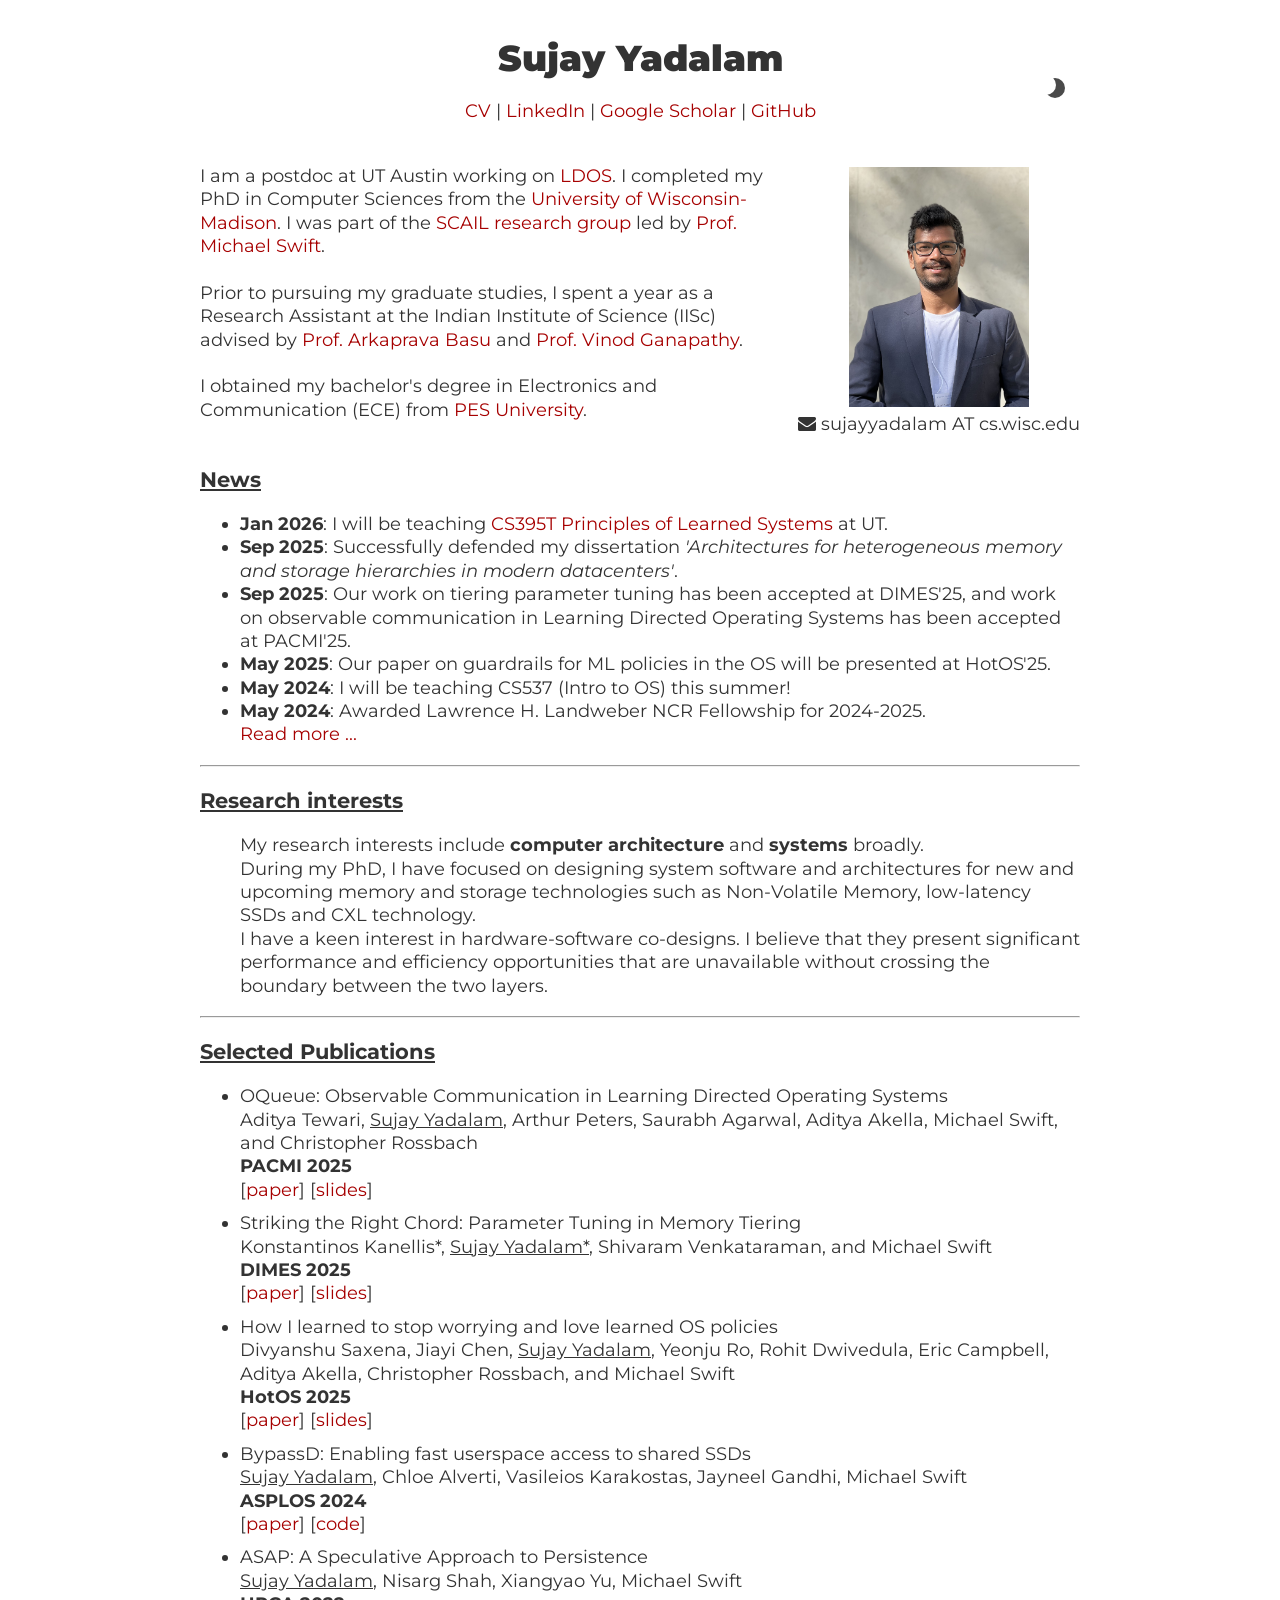
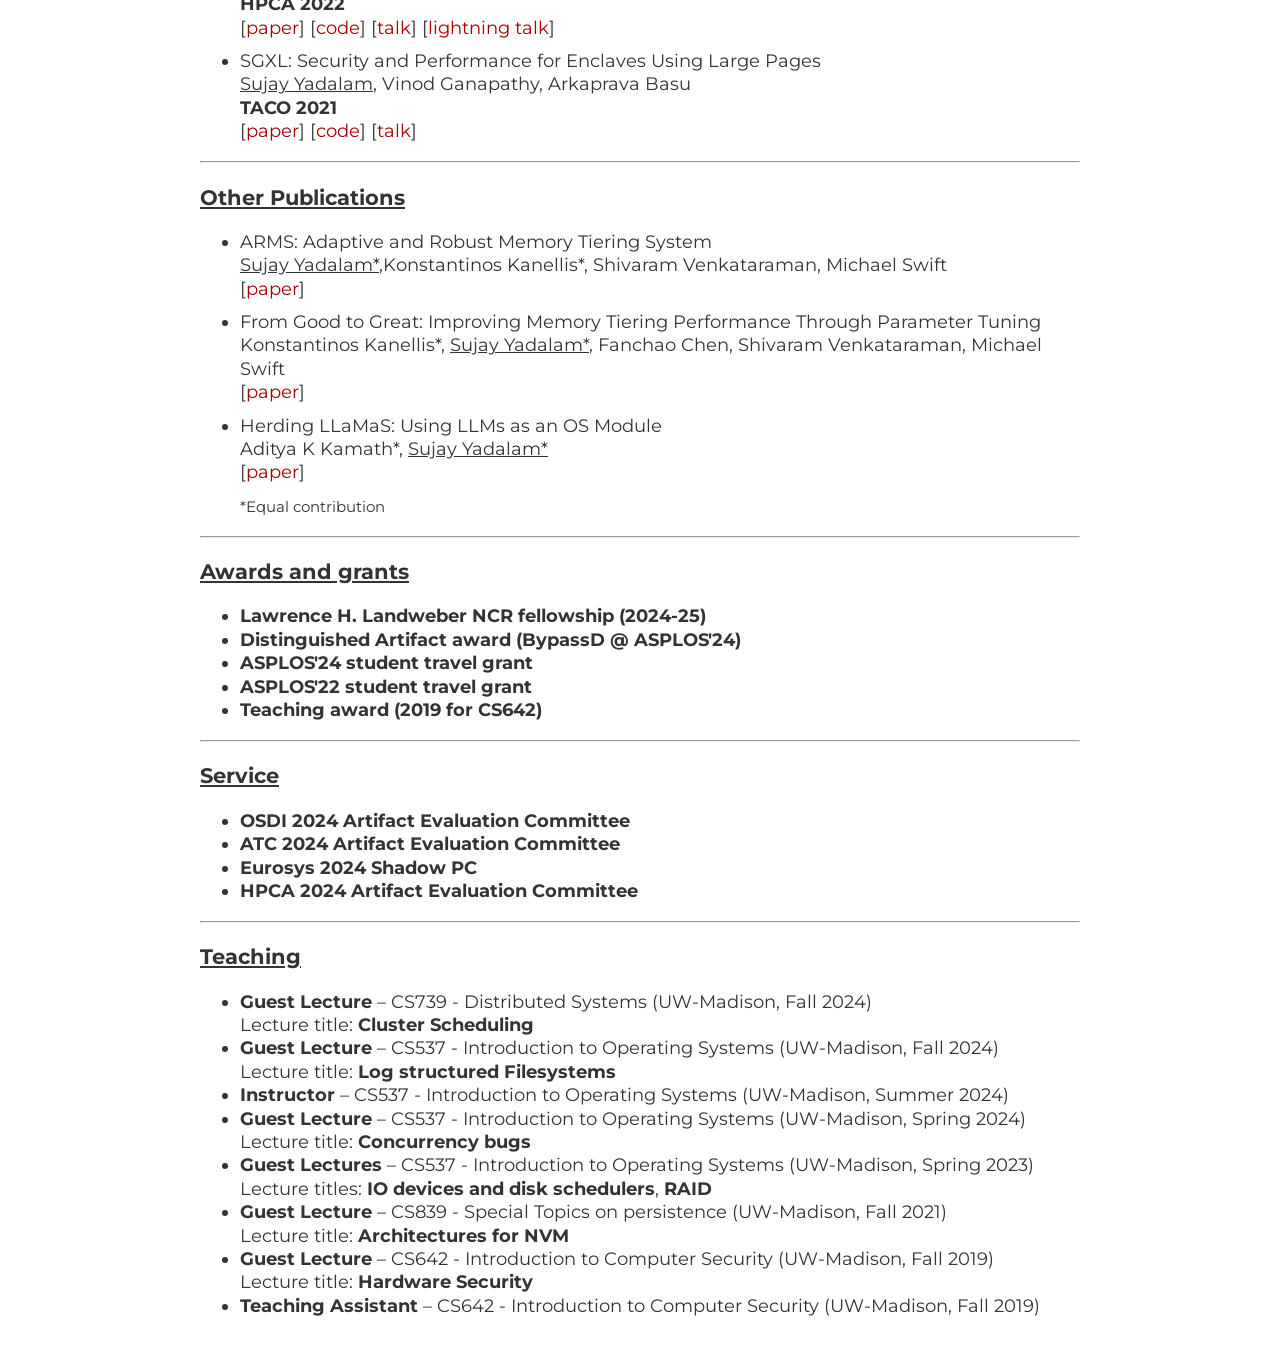
==== index.html @ b4c16b1f "Fixed picture aspect ratio" ====
<!DOCTYPE html>
<html lang="en">
<base target="_blank" rel="noopener noreferrer">
<head>
    <meta charset="utf-8">
    <meta name="viewport" content="width=device-width, initial-scale=1">
    <!-- begin SEO -->
    <title>Sujay Yadalam's webpage</title>
    <meta property="og:locale" content="en-US">
    <meta property="og:site_name" content="Sujay Yadalam">
    <meta property="og:title" content="Sujay Yadalam">
    <meta property="og:description" content="Sujay's webpage">

    <link href="https://fonts.googleapis.com/css?family=Montserrat" rel="stylesheet">
    <link rel="stylesheet" href="https://cdnjs.cloudflare.com/ajax/libs/font-awesome/4.7.0/css/font-awesome.min.css">
    <script src="https://cdnjs.cloudflare.com/ajax/libs/jquery/3.4.0/jquery.min.js">
    </script>

    <style type="text/css">
        body {
            margin:40px auto;
            max-width:880px;
            line-height:1.3;
            font-size:18px;
            color:#333;
            padding:0 40px;
            font-family: "Montserrat";
            font-weight: 400;
            text-rendering: optimizeLegibility;
        }
        .change {
            cursor: pointer;
            border: 1px solid #555;
            border-radius: 40%;
            width: 20px;
            text-align: center;
            padding: 5px;
            margin-left: 8px;
        }
        .dark {
            background-color: #222;
            color: white;
            
        }
        h1 {
            line-height: 1;
            font-family: "Montserrat";
            font-weight: 900;
            position: relative;
        }
        h3 {
            line-height: 1.2;
            font-family: "Montserrat";
            font-weight: 700;
        }
        .pub {
            margin: 10px 0px;
        }
        a:hover, a:visited, a:link, a:active
        {
            color: #a60000;
            text-decoration: none;
        }
        .dark a {
            color: #BB86FC;
        }
        .container {
          width: 50px;
          height: 50px;
          box-sizing: border-box;
          padding: 0px;
          background: none;
          border: none;
          display: flex;
          justify-content: center;
          align-items: center;
          position: relative;
          bottom:400px;
        }

        .sun {
          width: 40%;
          height: 40%;
          position: absolute;
          pointer-events: none;
          opacity: 0;
          transform: scale(0.6) rotate(0deg);
          transition: transform 0.3s ease-in, opacity 0.2s ease-in 0.1s;

          /*  white transparent for Safari  */
          background: radial-gradient(
            circle,
            rgba(0, 0, 0, 0),
            rgba(0, 0, 0, 0) 50%,
            #f0f0f0 50%
          );
        }

        .sun:before {
          content: "";
          position: absolute;
          display: block;
          width: 100%;
          height: 100%;
          background: radial-gradient(
            circle,
            #f0f0f0 30%,
            rgba(0, 0, 0, 0) 31%,
            rgba(0, 0, 0, 0) 50%,
            #f0f0f0 50%
          );
          transform: rotate(45deg);
        }

        .sun.visible {
          pointer-events: auto;
          opacity: 1;
          transform: scale(1) rotate(180deg);
          transition: transform 0.3s ease-in, opacity 0.2s ease-in 0.1s;
        }

        .moon {
          width: 40%;
          height: 40%;
          pointer-events: none;
          position: absolute;
          left: 12.5%;
          top: 22.75%;
          background-color: rgba(0, 0, 0, 0);
          border-radius: 50%;
          box-shadow: 9px 3px 0px 0px #4a4a4a;
          opacity: 0;
          transform: scale(0.3) rotate(65deg);
          transition: transform 0.3s ease-in, opacity 0.2s ease-in 0.1s;
        }

        .moon.visible {
          pointer-events: auto;
          opacity: 1;
          transform: scale(1) rotate(0deg);
          transition: transform 0.3s ease-in, opacity 0.2s ease-in 0.1s;
        }

        @media screen and (max-device-width: 480px) {
          .desktop {
            display: none;
          }
          .profile-pic {
            display: none;
          }
        }
    </style>

    <!-- Global site tag (gtag.js) - Google Analytics -->
    <script async src="https://www.googletagmanager.com/gtag/js?id=G-1T061XKD5H"></script>
    <script>
      window.dataLayer = window.dataLayer || [];
      function gtag(){dataLayer.push(arguments);}
      gtag('js', new Date());

      gtag('config', 'G-1T061XKD5H');
    </script>
</head>

<body>
    <center>
        <h1>Sujay Yadalam</h1>
        <a href="./CV.pdf">CV</a> |
        <a href="https://www.linkedin.com/in/sujayys/">LinkedIn</a> |
        <a href="https://scholar.google.com/citations?user=qAfcok0AAAAJ&hl=en">Google Scholar</a> |
        <a href="https://github.com/SujayYadalam94">GitHub</a> <br>
    </center>
    <br>
    <div class="profile-pic" style="float:right;padding-left:10px;padding-top:20px">
        <center>
            <img src="./images/profile_pic2.jpeg"  width="180">
        </center>
        <i class="fa fa-envelope" aria-hidden="true"></i> sujayyadalam AT cs.wisc.edu
    </div>
    <p>
        I am a postdoc at UT Austin working on <a href="https://ldos.utexas.edu/">LDOS</a>. I completed my PhD in Computer Sciences from the <a href="https://www.wisc.edu/">University of Wisconsin-Madison</a>. I was part of the <a href="https://scail.cs.wisc.edu/">SCAIL research group</a> led by <a href="https://pages.cs.wisc.edu/~swift/">Prof. Michael Swift</a>.<br><br> 
        Prior to pursuing my graduate studies, I spent a year as a Research Assistant at the Indian Institute of Science (IISc) advised by <a href="https://www.csa.iisc.ac.in/~arkapravab/">Prof. Arkaprava Basu</a> and <a href="https://www.csa.iisc.ac.in/~vg/">Prof. Vinod Ganapathy</a>.<br><br>
        I obtained my bachelor's degree in Electronics and Communication (ECE) from <a href="https://pes.edu/">PES University</a>. <br><br>
    </p>
    <div class="desktop">
    <button class="container" style="float:right">
      <div class="moon visible"></div>
      <div class="sun"></div>
    </button>
    </div>

    <h3><u>News</u></h3>
    <ul>
        <li><b>Jan 2026</b>: I will be teaching <a href="cs395T/index.html">CS395T Principles of Learned Systems</a> at UT.</li>
        <li><b>Sep 2025</b>: Successfully defended my dissertation <i>'Architectures for heterogeneous memory and storage hierarchies in modern datacenters'</i>.
        <li><b>Sep 2025</b>: Our work on tiering parameter tuning has been accepted at DIMES'25, and work on observable communication in Learning Directed Operating Systems has been accepted at PACMI'25.
        <li><b>May 2025</b>: Our paper on guardrails for ML policies in the OS will be presented at HotOS'25.
        <li><b>May 2024</b>: I will be teaching CS537 (Intro to OS) this summer!</li>
        <li><b>May 2024</b>: Awarded Lawrence H. Landweber NCR Fellowship for 2024-2025.</li>
        
        <div class="mid" id="HiddenDiv" style="display: none;">
            <li><b>Apr 2023</b>: Presented BypassD at <b>ASPLOS '24</b>, San Diego.</li>
            <li><b>Aug 2023</b>: Passed my PhD preliminary examination! Yay!</li>
            <li><b>Jun 2023</b>: Completed a successful internship at Microsoft!</li>
            <li><b>Mar 2023</b>: <a href="https://akkamath.github.io/">Aditya Kamath</a> and I presented our idea on using LLMs in Operating Systems at WACI (Wild And Crazy Ideas) during ASPLOS 2023. <a href="https://arxiv.org/abs/2401.08908"><u>Paper</u></a>  <a href="https://www.youtube.com/watch?v=U4_0PmbEYSY&ab_channel=AdityaKKamath"><u>Code</u></a></li>
            <li><b>May 2022</b>: I am interning at <a href="https://www.microsoft.com/en-us/research/group/azure-for-operators-afo-research/people/">Microsoft Research</a> with <a href="https://stefan.t8k2.com/">Stefan Saroiu</a> and <a href="https://alecw.azurewebsites.net/work/default.htm">Alec Wolman</a>.</li>
            <li><b>May 2022</b>: Attended <b>NVMW'22</b> at San Diego. Presented ASAP.</li>
            <li><b>Apr 2022</b>: Presented ASAP at <b>HPCA '22</b> (virtual).</li>
            <li><b>Mar 2022</b>: Presented SwiftCore (ongoing work) at <b>YArch '22</b>. Attendend <b>ASPLOS '22</b> at Lausanne, Switzerland.</li>
            <li><b>Dec 2021</b>: Passed my PhD qualifying exam. Yaay!</li>
            <li><b>May 2021</b>: I will be interning at <a href="https://research.vmware.com/">VMware Research</a> in the summer, I will be working with <a href="https://pages.cs.wisc.edu/~jayneel/">Jayneel Gandhi</a>.</li>
            <li><b>Jan 2021</b>: SGXL will be in the 1st issue of TACO in 2021.</li>
        </div>

        <script type="text/javascript">
            function ShowHide(divId, linkId) {
                var div = document.getElementById(divId);
                var link = document.getElementById(linkId);

                if (div.style.display === 'none') {
                    div.style.display = 'block';
                    link.innerHTML = 'Read less ...';
                } else {
                    div.style.display = 'none';
                    link.innerHTML = 'Read more ...';
                }
            }
        </script>

        <a href="#" id="readMoreLink" target="_self" onclick="javascript:ShowHide('HiddenDiv', 'readMoreLink')">Read more ...</a>

    </ul>

    <hr>

    <h3><u>Research interests</u></h3>
    <ul>
        <p>
        My research interests include <b>computer architecture</b> and <b>systems</b> broadly.<br>
        During my PhD, I have focused on designing system software and architectures for new and upcoming memory and storage technologies such as Non-Volatile Memory, low-latency SSDs and CXL technology.<br>
        I have a keen interest in hardware-software co-designs. I believe that they present significant performance and efficiency opportunities that are unavailable without crossing the boundary between the two layers.
        </p>
    </ul>

    <hr>

    <h3><u>Selected Publications</u></h3>
    <ul>
        <li class="pib">
            OQueue: Observable Communication in Learning Directed Operating Systems<br>
            Aditya Tewari, <u>Sujay Yadalam</u>, Arthur Peters, Saurabh Agarwal, Aditya Akella, Michael Swift, and Christopher Rossbach<br>
            <b>PACMI 2025</b><br>
            [<a href="https://dl.acm.org/doi/10.1145/3766882.3767174">paper</a>] [<a href="">slides</a>]
        <li class="pub">
            Striking the Right Chord: Parameter Tuning in Memory Tiering<br>
            Konstantinos Kanellis*, <u>Sujay Yadalam*</u>, Shivaram Venkataraman, and  Michael Swift<br>
            <b>DIMES 2025</b><br>
            [<a href="https://dl.acm.org/doi/10.1145/3764862.3768172">paper</a>] [<a href="">slides</a>]
        </li>
        <li class="pub">
            How I learned to stop worrying and love learned OS policies<br>
            Divyanshu Saxena, Jiayi Chen, <u>Sujay Yadalam</u>, Yeonju Ro, Rohit Dwivedula, Eric Campbell, Aditya Akella, Christopher Rossbach, and Michael Swift<br>
            <b>HotOS 2025</b><br>
            [<a href="https://rcs.uwaterloo.ca/hotos25/hotos25-156.pdf">paper</a>] [<a href="https://rcs.uwaterloo.ca/hotos25/slides/slides156.pdf">slides</a>]
        </li>

        <li class="pub">
            BypassD: Enabling fast userspace access to shared SSDs<br>
            <u>Sujay Yadalam</u>, Chloe Alverti, Vasileios Karakostas, Jayneel Gandhi, Michael Swift<br>
            <b>ASPLOS 2024</b><br>
            [<a href="https://dl.acm.org/doi/10.1145/3617232.3624854">paper</a>] [<a href="https://github.com/multifacet/BypassD">code</a>]
        </li>

        <li class="pub">
            ASAP: A Speculative Approach to Persistence<br>
            <u>Sujay Yadalam</u>, Nisarg Shah, Xiangyao Yu, Michael Swift<br>
            <b>HPCA 2022</b><br>
            [<a href="https://pages.cs.wisc.edu/~sujayyadalam/papers/ASAP_HPCA22.pdf">paper</a>] [<a href="https://github.com/multifacet/ASAP">code</a>] [<a href="https://www.youtube.com/watch?v=pAilLQ6OuKk">talk</a>] [<a  href="https://www.youtube.com/watch?v=NNQRzxvXTew">lightning talk</a>]
        </li>

        <li class="pub">
            SGXL: Security and Performance for Enclaves Using Large Pages<br>
            <u>Sujay Yadalam</u>, Vinod Ganapathy, Arkaprava Basu<br>
            <b>TACO 2021</b><br>
            [<a href="https://pages.cs.wisc.edu/~sujayyadalam/papers/SGXL_TACO2020.pdf">paper</a>] [<a href="https://github.com/csl-iisc/SGXL">code</a>] [<a href="https://youtu.be/laL7Ct03xmo?t=3603">talk</a>]
        </li>
    </ul>

    <hr>

    <h3><u>Other Publications</u></h3>
    <ul>
        <li class="pub">
            ARMS: Adaptive and Robust Memory Tiering System<br>
            <u>Sujay Yadalam*</u>,Konstantinos Kanellis*, Shivaram Venkataraman, Michael Swift<br>
            [<a href="https://arxiv.org/abs/2508.04417">paper</a>]
        </li>

        <li class="pub">
            From Good to Great: Improving Memory Tiering Performance Through Parameter Tuning<br>
            Konstantinos Kanellis*, <u>Sujay Yadalam*</u>, Fanchao Chen, Shivaram Venkataraman, Michael Swift<br>
            [<a href="https://arxiv.org/abs/2504.18714">paper</a>]
        </li>

        <li class="pub">
            Herding LLaMaS: Using LLMs as an OS Module<br>
            Aditya K Kamath*, <u>Sujay Yadalam*</u><br>
            [<a href="https://arxiv.org/abs/2401.08908">paper</a>]
        </li>
            <span style="font-size: 15px">*Equal contribution</span><br>
    </ul>

    <hr>

    <h3><u>Awards and grants</u></h3>
    <ul>
        <li><b> Lawrence H. Landweber NCR fellowship (2024-25)</b></li>
        <li><b> Distinguished Artifact award (BypassD @ ASPLOS'24)</b></li>
        <li><b> ASPLOS'24 student travel grant</b></li>
        <li><b> ASPLOS'22 student travel grant</b></li>
        <li><b> Teaching award (2019 for CS642)</b></li>
    </ul>

    <hr>

    <h3><u>Service</u></h3>
    <ul>
        <li><b>OSDI 2024 Artifact Evaluation Committee</b></li>
        <li><b>ATC 2024 Artifact Evaluation Committee</b></li>
        <li><b>Eurosys 2024 Shadow PC</b></li>
        <li><b>HPCA 2024 Artifact Evaluation Committee</b></li>
    </ul>

    <hr>
    <h3><u>Teaching</u></h3>
    <ul>
        <li><b>Guest Lecture</b> &ndash; CS739 - Distributed Systems (UW-Madison, Fall 2024) <br> Lecture title: <b>Cluster Scheduling</b></li>
        <li><b>Guest Lecture</b> &ndash; CS537 - Introduction to Operating Systems (UW-Madison, Fall 2024) <br> Lecture title: <b>Log structured Filesystems</b></li>
        <li><b>Instructor</b> &ndash; CS537 - Introduction to Operating Systems (UW-Madison, Summer 2024)
        <li><b>Guest Lecture</b> &ndash; CS537 - Introduction to Operating Systems (UW-Madison, Spring 2024) <br> Lecture title: <b>Concurrency bugs</b></li>
        <li><b>Guest Lectures</b> &ndash; CS537 - Introduction to Operating Systems (UW-Madison, Spring 2023) <br> Lecture titles: <b>IO devices and disk schedulers</b>, <b>RAID</b></li>
        <li><b>Guest Lecture</b> &ndash; CS839 - Special Topics on persistence (UW-Madison, Fall 2021) <br> Lecture title: <b>Architectures for NVM</b></li>
        <li><b>Guest Lecture</b> &ndash; CS642 - Introduction to Computer Security (UW-Madison, Fall 2019) <br> Lecture title: <b>Hardware Security</b></li>
        <li><b>Teaching Assistant</b> &ndash; CS642 - Introduction to Computer Security (UW-Madison, Fall 2019)</li>
    </ul>

    <script>
        const sun = document.querySelector(".sun")
        const moon = document.querySelector(".moon")
        const button = document.querySelector(".container")

        button.addEventListener("click", () => {
          sun.classList.toggle("visible")
          moon.classList.toggle("visible")
            if( $( "body" ).hasClass( "dark" )) {
                $( "body" ).removeClass( "dark" );
                $( ".change" ).text( "OFF" );
            } else {
                $( "body" ).addClass( "dark" );
                $( ".change" ).text( "ON" );
            }
        })
    </script>

</body>
</html>
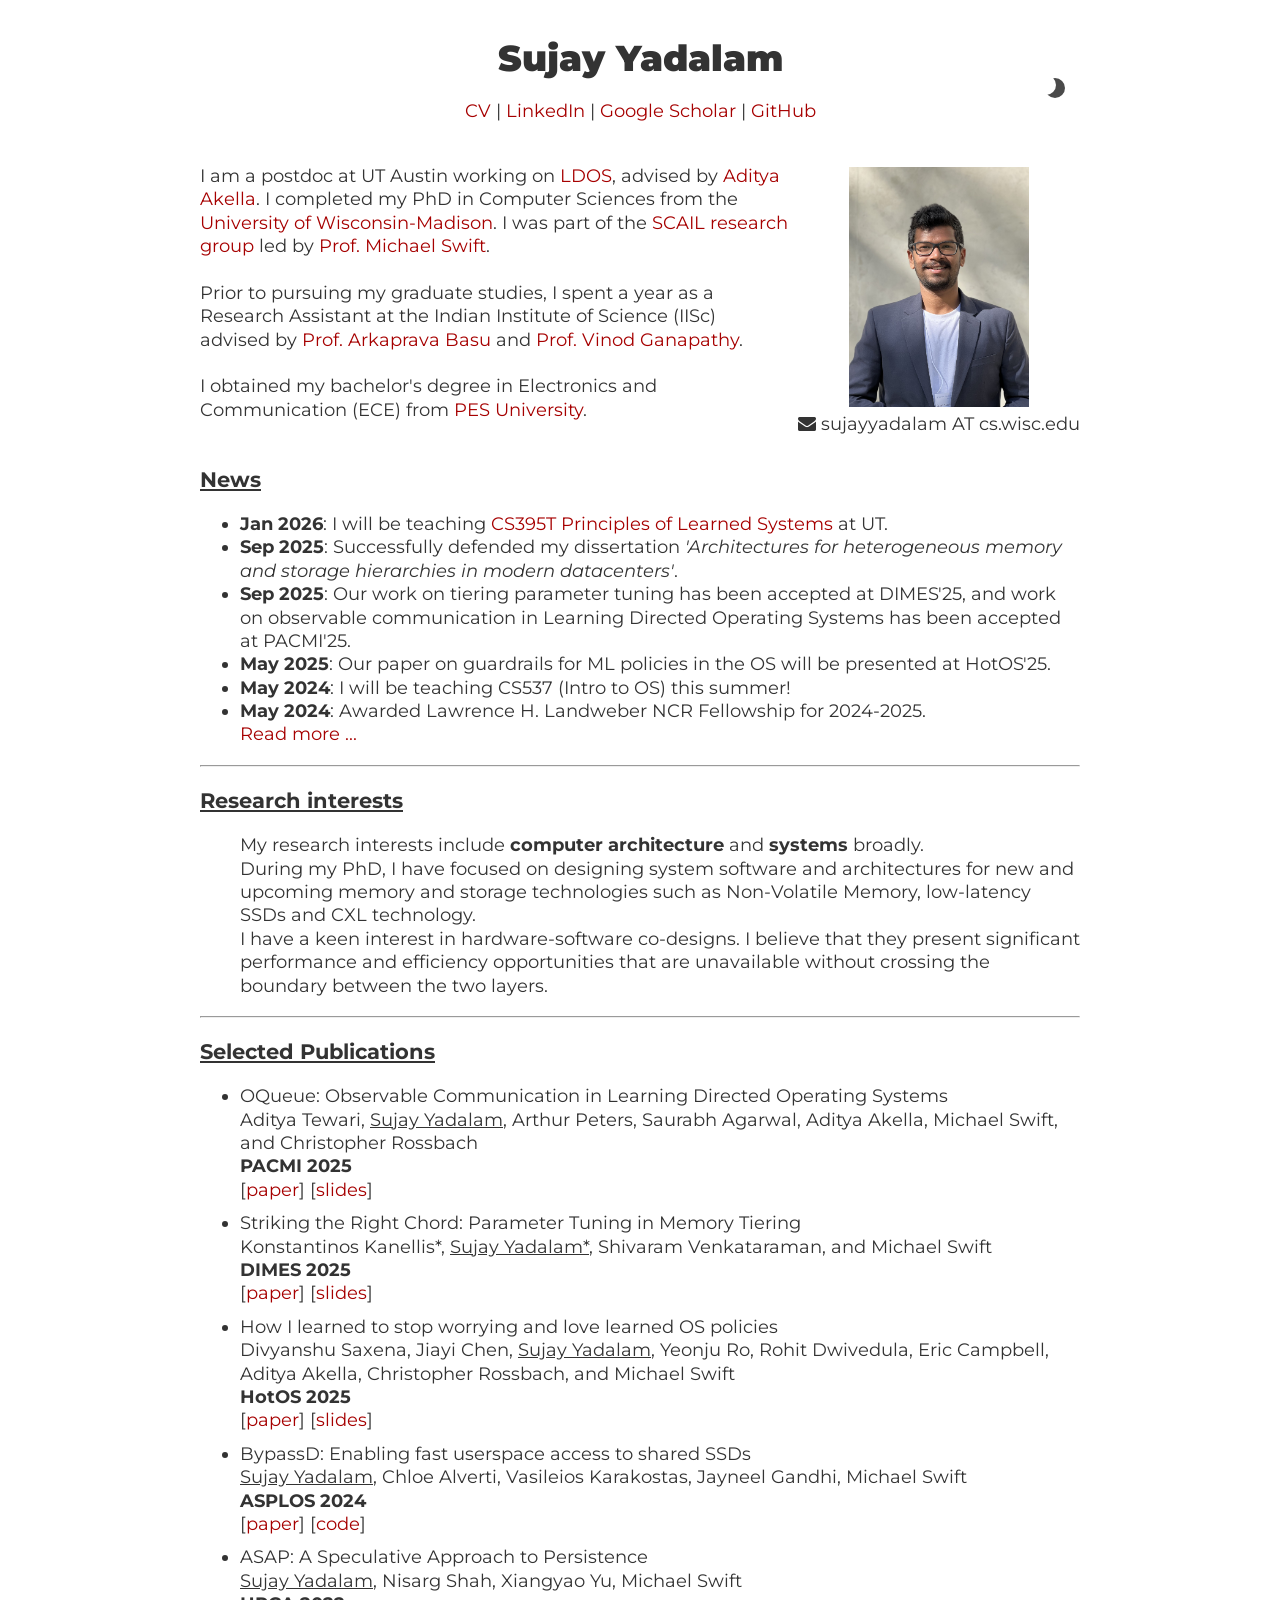
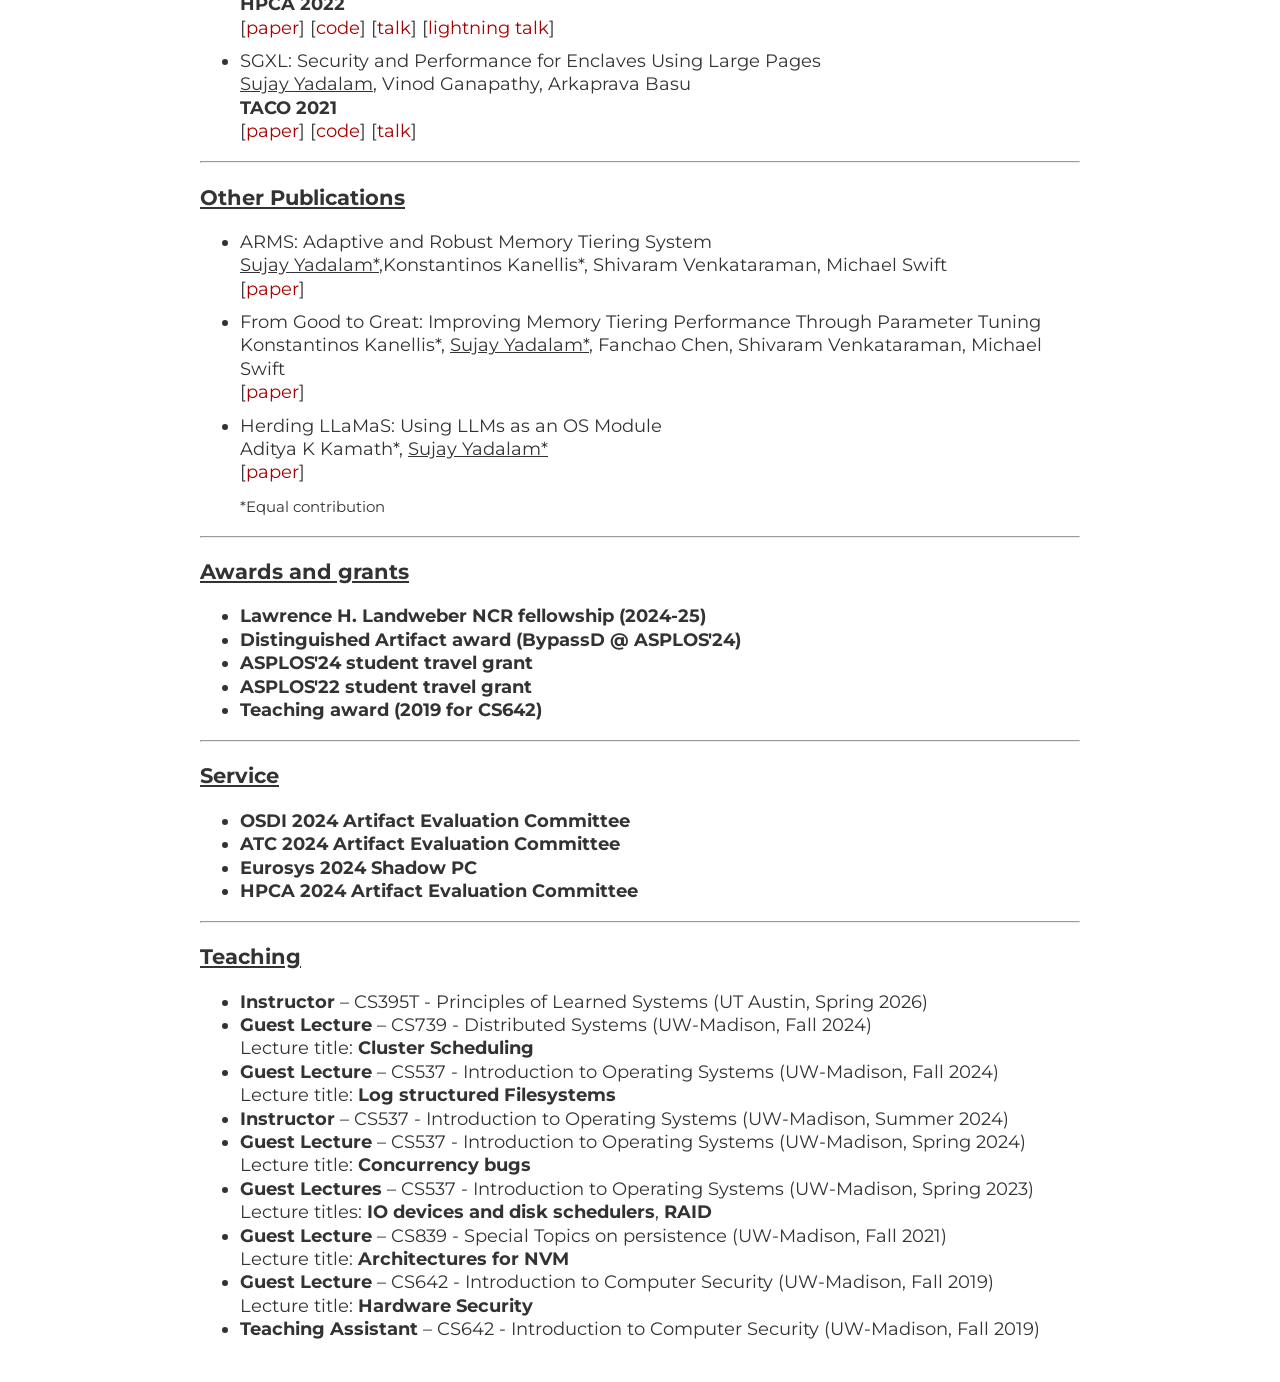
==== commit 23db3660: "Minor changes to homepage" ====
--- a/index.html
+++ b/index.html
@@ -178,7 +178,7 @@
         <i class="fa fa-envelope" aria-hidden="true"></i> sujayyadalam AT cs.wisc.edu
     </div>
     <p>
-        I am a postdoc at UT Austin working on <a href="https://ldos.utexas.edu/">LDOS</a>. I completed my PhD in Computer Sciences from the <a href="https://www.wisc.edu/">University of Wisconsin-Madison</a>. I was part of the <a href="https://scail.cs.wisc.edu/">SCAIL research group</a> led by <a href="https://pages.cs.wisc.edu/~swift/">Prof. Michael Swift</a>.<br><br> 
+        I am a postdoc at UT Austin working on <a href="https://ldos.utexas.edu/">LDOS</a>, advised by <a href="https://www.cs.utexas.edu/~akella/">Aditya Akella</a>. I completed my PhD in Computer Sciences from the <a href="https://www.wisc.edu/">University of Wisconsin-Madison</a>. I was part of the <a href="https://scail.cs.wisc.edu/">SCAIL research group</a> led by <a href="https://pages.cs.wisc.edu/~swift/">Prof. Michael Swift</a>.<br><br> 
         Prior to pursuing my graduate studies, I spent a year as a Research Assistant at the Indian Institute of Science (IISc) advised by <a href="https://www.csa.iisc.ac.in/~arkapravab/">Prof. Arkaprava Basu</a> and <a href="https://www.csa.iisc.ac.in/~vg/">Prof. Vinod Ganapathy</a>.<br><br>
         I obtained my bachelor's degree in Electronics and Communication (ECE) from <a href="https://pes.edu/">PES University</a>. <br><br>
     </p>
@@ -334,6 +334,7 @@
     <hr>
     <h3><u>Teaching</u></h3>
     <ul>
+        <li><b>Instructor</b> &ndash; CS395T - Principles of Learned Systems (UT Austin, Spring 2026)</li>
         <li><b>Guest Lecture</b> &ndash; CS739 - Distributed Systems (UW-Madison, Fall 2024) <br> Lecture title: <b>Cluster Scheduling</b></li>
         <li><b>Guest Lecture</b> &ndash; CS537 - Introduction to Operating Systems (UW-Madison, Fall 2024) <br> Lecture title: <b>Log structured Filesystems</b></li>
         <li><b>Instructor</b> &ndash; CS537 - Introduction to Operating Systems (UW-Madison, Summer 2024)
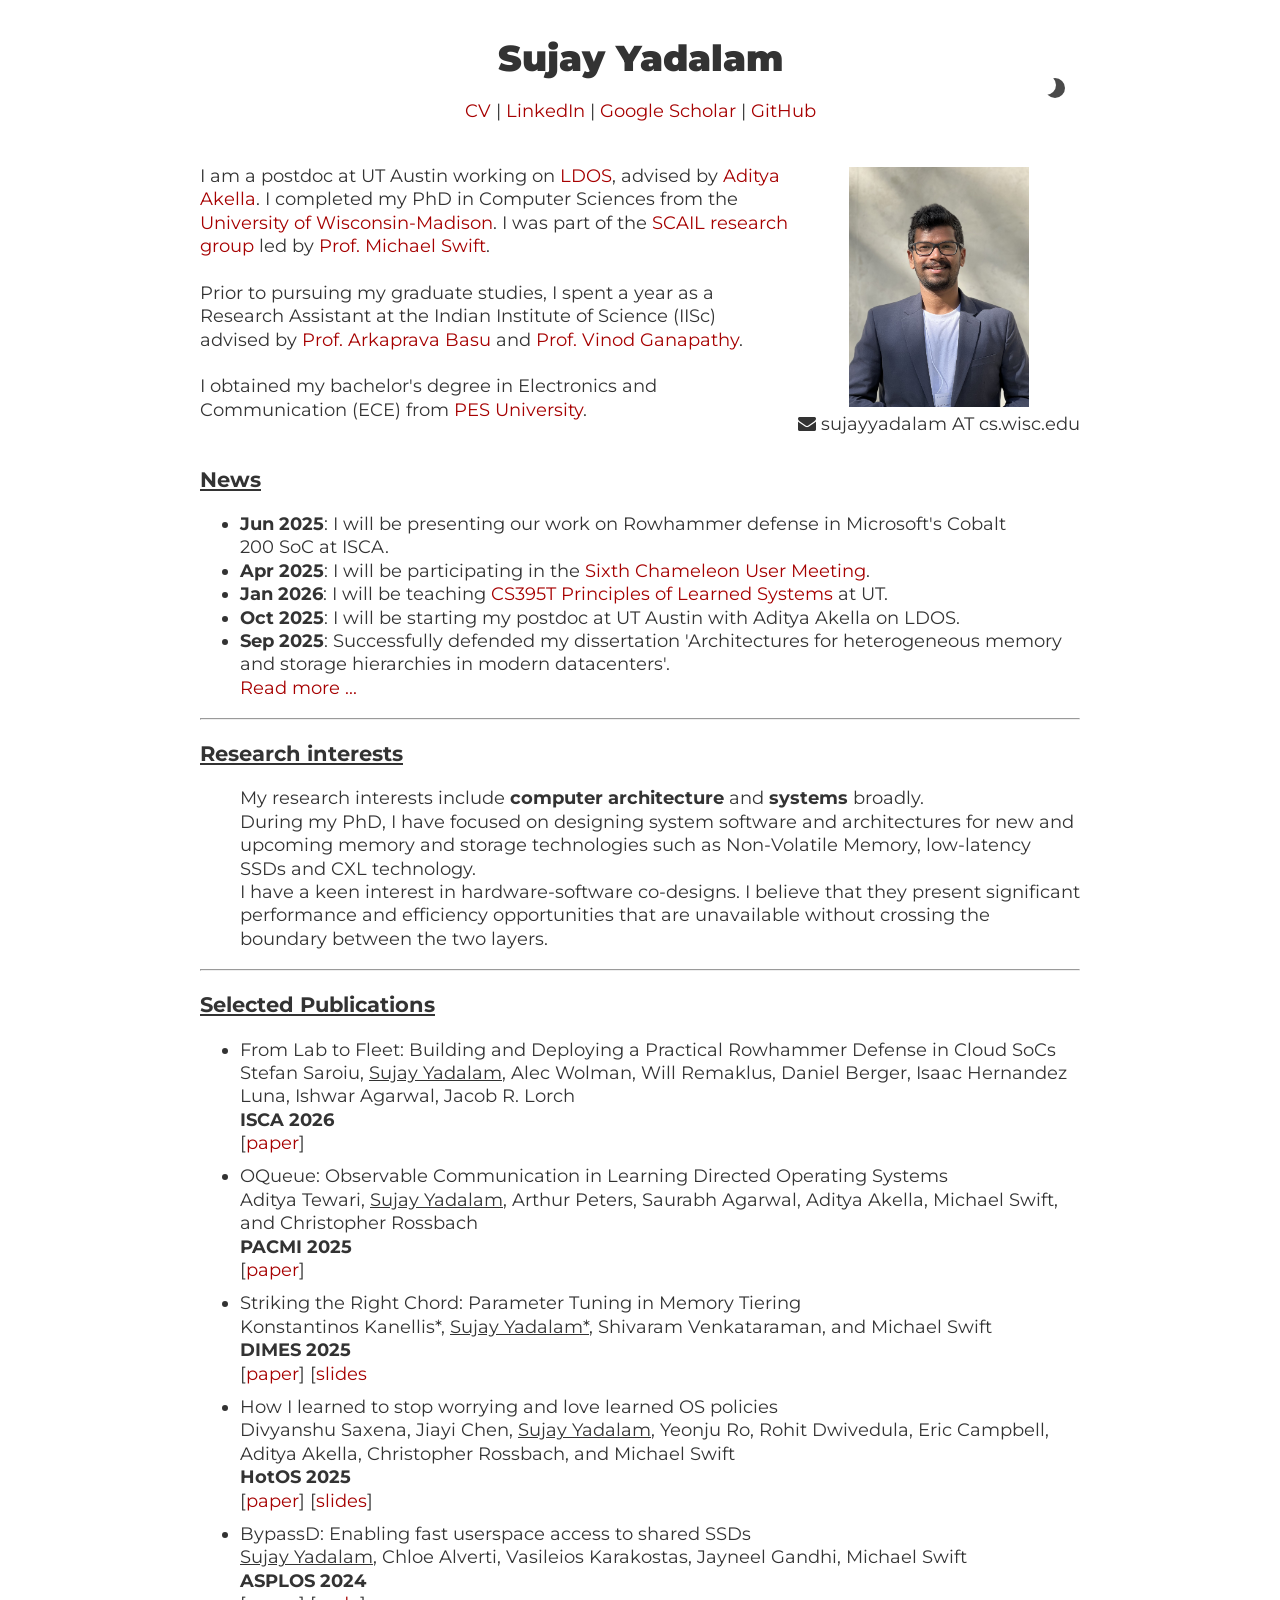
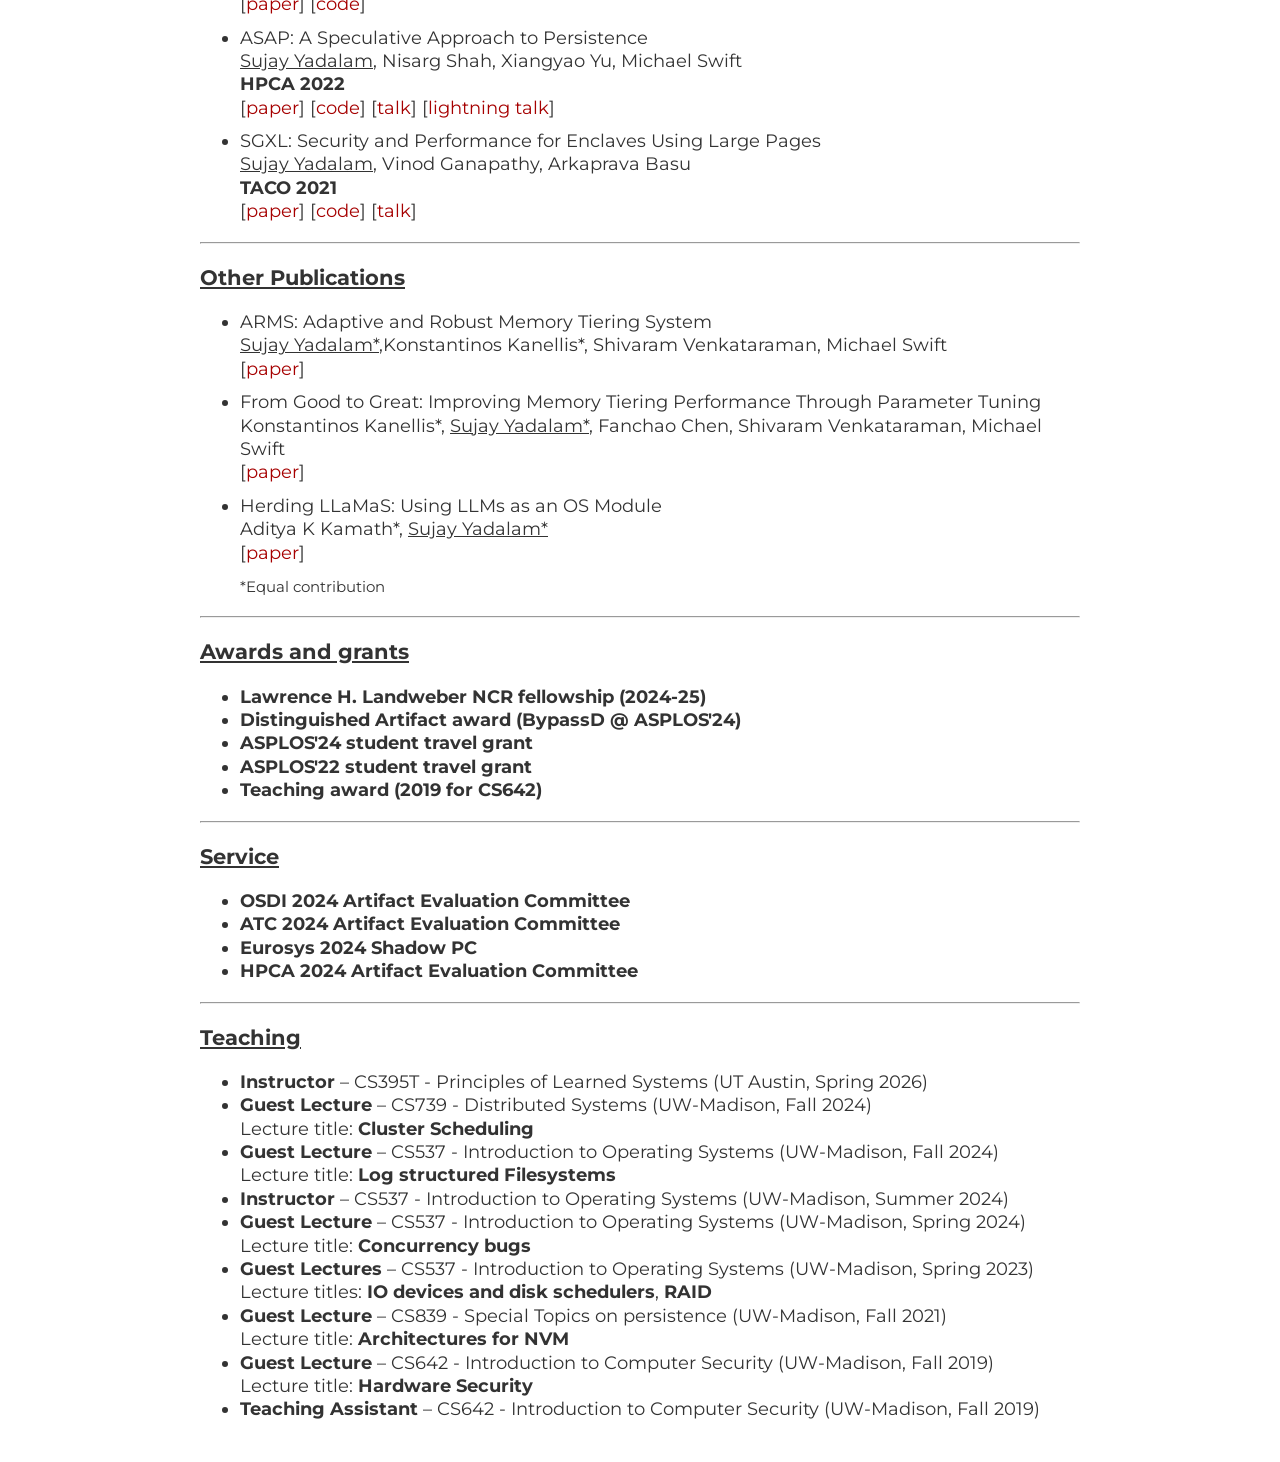
==== commit 6776de67: "Updated homepage" ====
--- a/index.html
+++ b/index.html
@@ -191,14 +191,17 @@
 
     <h3><u>News</u></h3>
     <ul>
+        <li><b>Jun 2025</b>: I will be presenting our work on Rowhammer defense in Microsoft's Cobalt 200 SoC at ISCA.</li>
+        <li><b>Apr 2025</b>: I will be participating in the <a href="https://chameleoncloud.org/chameleon-cloud-users-meeting/sixth-chameleon-user-meeting/">Sixth Chameleon User Meeting</a>.</li>
         <li><b>Jan 2026</b>: I will be teaching <a href="cs395T/index.html">CS395T Principles of Learned Systems</a> at UT.</li>
-        <li><b>Sep 2025</b>: Successfully defended my dissertation <i>'Architectures for heterogeneous memory and storage hierarchies in modern datacenters'</i>.
-        <li><b>Sep 2025</b>: Our work on tiering parameter tuning has been accepted at DIMES'25, and work on observable communication in Learning Directed Operating Systems has been accepted at PACMI'25.
-        <li><b>May 2025</b>: Our paper on guardrails for ML policies in the OS will be presented at HotOS'25.
-        <li><b>May 2024</b>: I will be teaching CS537 (Intro to OS) this summer!</li>
-        <li><b>May 2024</b>: Awarded Lawrence H. Landweber NCR Fellowship for 2024-2025.</li>
+        <li><b>Oct 2025</b>: I will be starting my postdoc at UT Austin with Aditya Akella on LDOS.</li>
+        <li><b>Sep 2025</b>: Successfully defended my dissertation 'Architectures for heterogeneous memory and storage hierarchies in modern datacenters'.</li>
         
         <div class="mid" id="HiddenDiv" style="display: none;">
+            <li><b>Sep 2025</b>: Our work on tiering parameter tuning has been accepted at DIMES'25, and work on observable communication in Learning Directed Operating Systems has been accepted at PACMI'25.</li>
+            <li><b>May 2025</b>: Our paper on guardrails for ML policies in the OS will be presented at HotOS'25.
+            <li><b>May 2024</b>: I will be teaching CS537 (Intro to OS) this summer!</li>
+            <li><b>May 2024</b>: Awarded Lawrence H. Landweber NCR Fellowship for 2024-2025.</li>
             <li><b>Apr 2023</b>: Presented BypassD at <b>ASPLOS '24</b>, San Diego.</li>
             <li><b>Aug 2023</b>: Passed my PhD preliminary examination! Yay!</li>
             <li><b>Jun 2023</b>: Completed a successful internship at Microsoft!</li>
@@ -246,16 +249,22 @@
 
     <h3><u>Selected Publications</u></h3>
     <ul>
-        <li class="pib">
+        <li class="pub">
+            From Lab to Fleet: Building and Deploying a Practical Rowhammer Defense in Cloud SoCs<br>
+            Stefan Saroiu, <u>Sujay Yadalam</u>, Alec Wolman, Will Remaklus, Daniel Berger, Isaac Hernandez Luna, Ishwar Agarwal, Jacob R. Lorch<br>
+            <b>ISCA 2026</b><br>
+            [<a href="">paper</a>]
+        </li>
+        <li class="pub">
             OQueue: Observable Communication in Learning Directed Operating Systems<br>
             Aditya Tewari, <u>Sujay Yadalam</u>, Arthur Peters, Saurabh Agarwal, Aditya Akella, Michael Swift, and Christopher Rossbach<br>
             <b>PACMI 2025</b><br>
-            [<a href="https://dl.acm.org/doi/10.1145/3766882.3767174">paper</a>] [<a href="">slides</a>]
+            [<a href="https://dl.acm.org/doi/10.1145/3766882.3767174">paper</a>]
         <li class="pub">
             Striking the Right Chord: Parameter Tuning in Memory Tiering<br>
             Konstantinos Kanellis*, <u>Sujay Yadalam*</u>, Shivaram Venkataraman, and  Michael Swift<br>
             <b>DIMES 2025</b><br>
-            [<a href="https://dl.acm.org/doi/10.1145/3764862.3768172">paper</a>] [<a href="">slides</a>]
+            [<a href="https://dl.acm.org/doi/10.1145/3764862.3768172">paper</a>] [<a href="slides/DIMES'25.pptx">slides</a>
         </li>
         <li class="pub">
             How I learned to stop worrying and love learned OS policies<br>
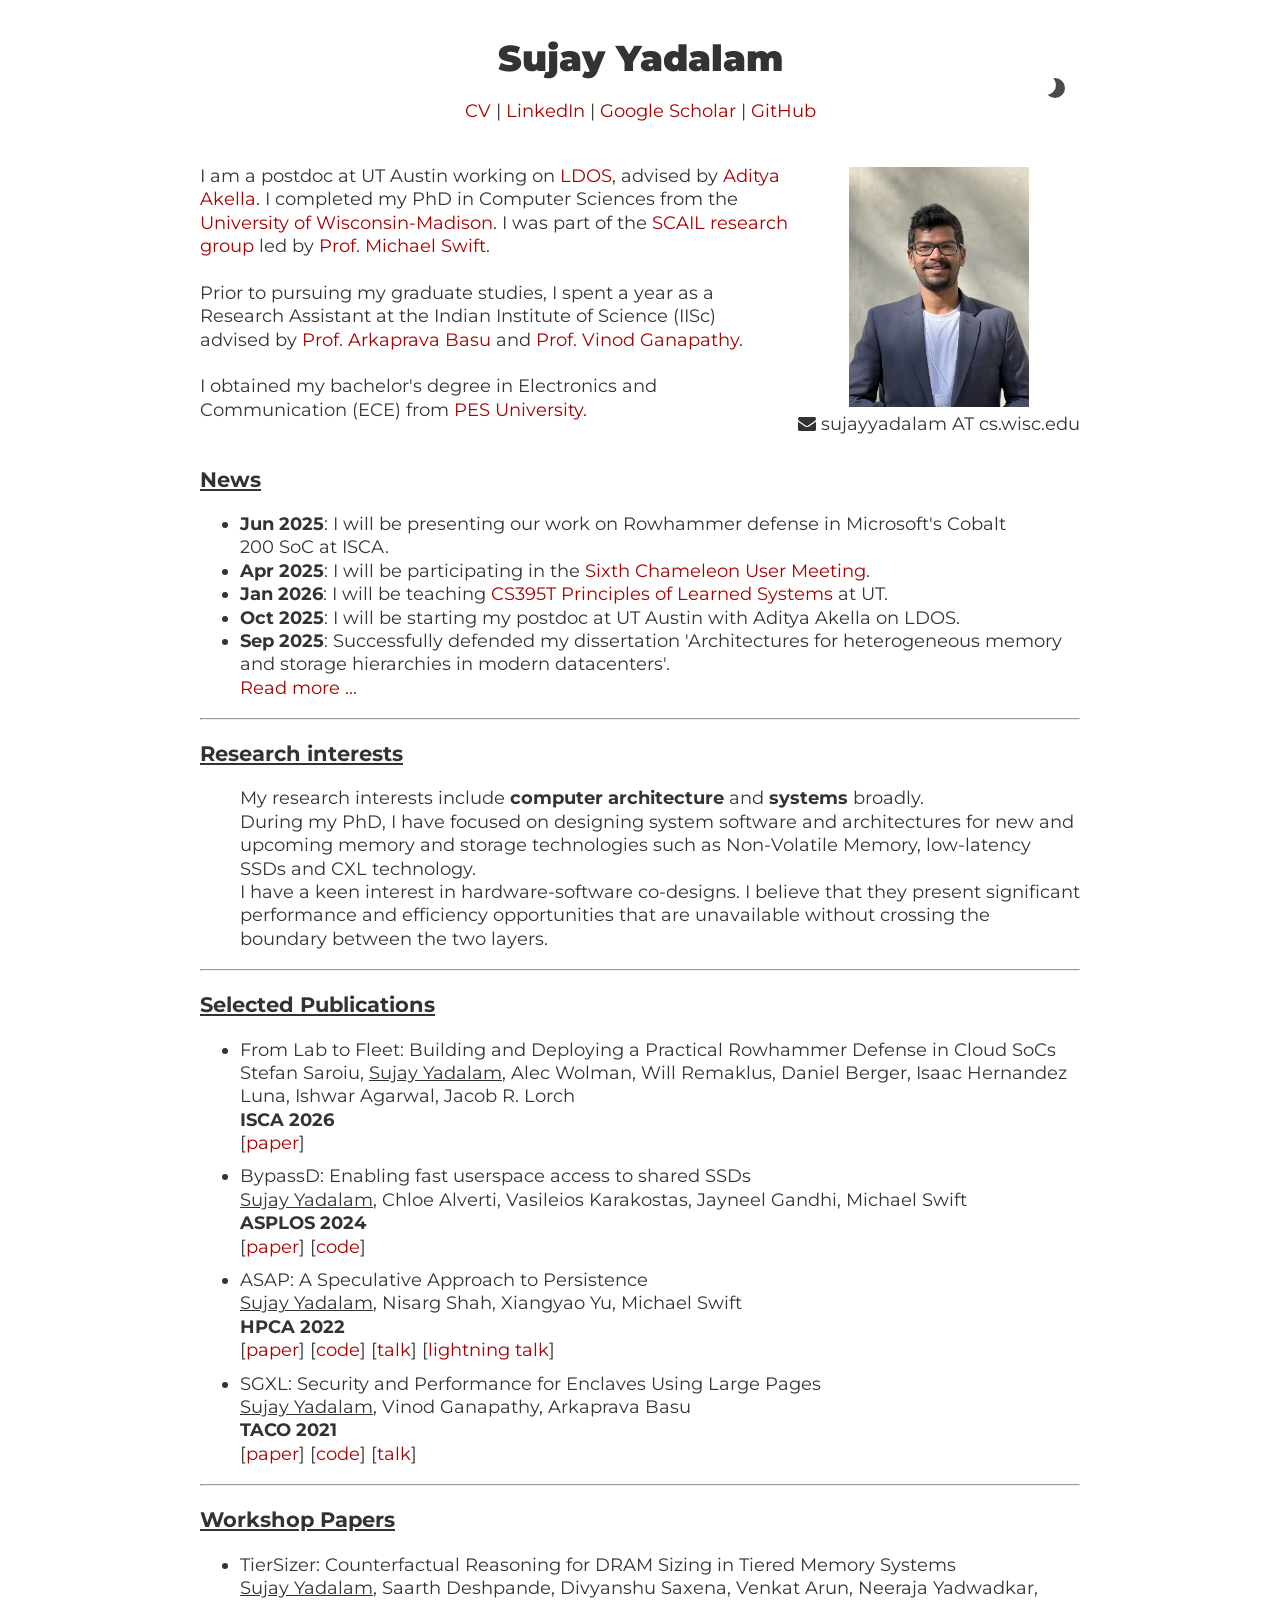
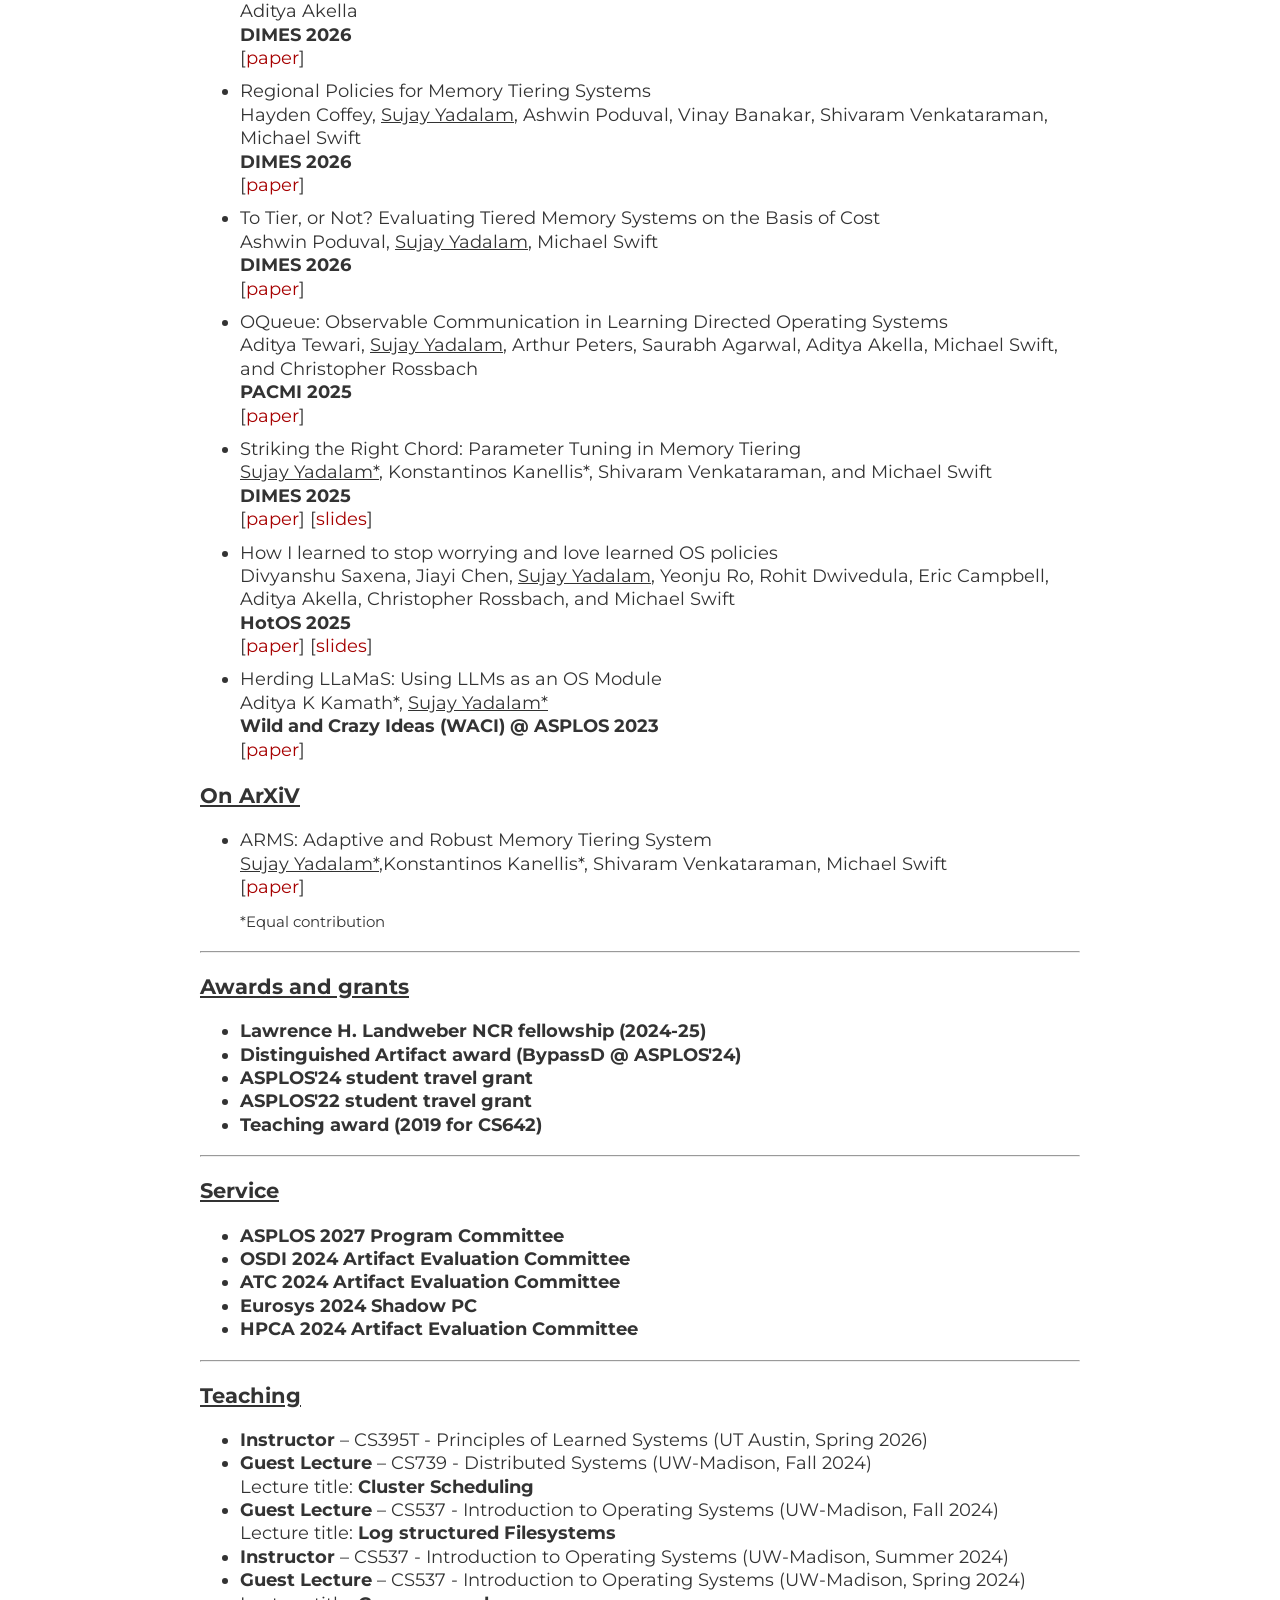
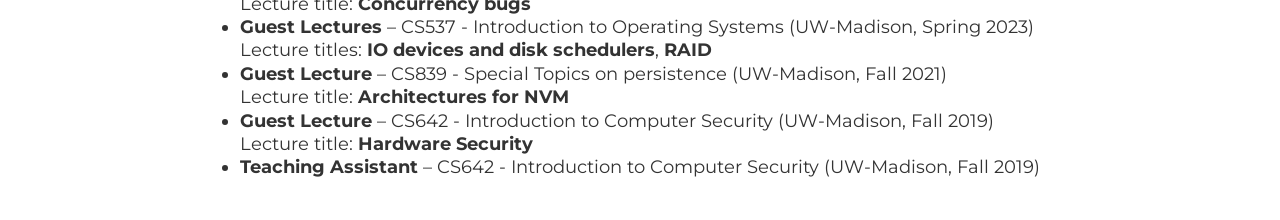
==== commit 1f18f652: "Updated webpage with DIMES'26 papers" ====
--- a/index.html
+++ b/index.html
@@ -253,6 +253,50 @@
             From Lab to Fleet: Building and Deploying a Practical Rowhammer Defense in Cloud SoCs<br>
             Stefan Saroiu, <u>Sujay Yadalam</u>, Alec Wolman, Will Remaklus, Daniel Berger, Isaac Hernandez Luna, Ishwar Agarwal, Jacob R. Lorch<br>
             <b>ISCA 2026</b><br>
+            [<a href="https://www.microsoft.com/en-us/research/wp-content/uploads/2026/06/sigries.pdf">paper</a>]
+        </li>
+        <li class="pub">
+            BypassD: Enabling fast userspace access to shared SSDs<br>
+            <u>Sujay Yadalam</u>, Chloe Alverti, Vasileios Karakostas, Jayneel Gandhi, Michael Swift<br>
+            <b>ASPLOS 2024</b><br>
+            [<a href="https://dl.acm.org/doi/10.1145/3617232.3624854">paper</a>] [<a href="https://github.com/multifacet/BypassD">code</a>]
+        </li>
+
+        <li class="pub">
+            ASAP: A Speculative Approach to Persistence<br>
+            <u>Sujay Yadalam</u>, Nisarg Shah, Xiangyao Yu, Michael Swift<br>
+            <b>HPCA 2022</b><br>
+            [<a href="https://pages.cs.wisc.edu/~sujayyadalam/papers/ASAP_HPCA22.pdf">paper</a>] [<a href="https://github.com/multifacet/ASAP">code</a>] [<a href="https://www.youtube.com/watch?v=pAilLQ6OuKk">talk</a>] [<a  href="https://www.youtube.com/watch?v=NNQRzxvXTew">lightning talk</a>]
+        </li>
+
+        <li class="pub">
+            SGXL: Security and Performance for Enclaves Using Large Pages<br>
+            <u>Sujay Yadalam</u>, Vinod Ganapathy, Arkaprava Basu<br>
+            <b>TACO 2021</b><br>
+            [<a href="https://pages.cs.wisc.edu/~sujayyadalam/papers/SGXL_TACO2020.pdf">paper</a>] [<a href="https://github.com/csl-iisc/SGXL">code</a>] [<a href="https://youtu.be/laL7Ct03xmo?t=3603">talk</a>]
+        </li>
+    </ul>
+
+    <hr>
+
+    <h3><u>Workshop Papers</u></h3>
+    <ul>
+        <li class="pub">
+            TierSizer: Counterfactual Reasoning for DRAM Sizing in Tiered Memory Systems<br>
+            <u>Sujay Yadalam</u>, Saarth Deshpande, Divyanshu Saxena, Venkat Arun, Neeraja Yadwadkar, Aditya Akella<br>
+            <b>DIMES 2026</b><br>
+            [<a href="">paper</a>]
+        </li>
+        <li class="pub">
+            Regional Policies for Memory Tiering Systems<br>
+            Hayden Coffey, <u>Sujay Yadalam</u>, Ashwin Poduval, Vinay Banakar, Shivaram Venkataraman, Michael Swift<br>
+            <b>DIMES 2026</b><br>
+            [<a href="">paper</a>]
+        </li>
+        <li class="pub">
+            To Tier, or Not? Evaluating Tiered Memory Systems on the Basis of Cost<br>
+            Ashwin Poduval, <u>Sujay Yadalam</u>, Michael Swift<br>
+            <b>DIMES 2026</b><br>
             [<a href="">paper</a>]
         </li>
         <li class="pub">
@@ -262,9 +306,9 @@
             [<a href="https://dl.acm.org/doi/10.1145/3766882.3767174">paper</a>]
         <li class="pub">
             Striking the Right Chord: Parameter Tuning in Memory Tiering<br>
-            Konstantinos Kanellis*, <u>Sujay Yadalam*</u>, Shivaram Venkataraman, and  Michael Swift<br>
+            <u>Sujay Yadalam*</u>, Konstantinos Kanellis*, Shivaram Venkataraman, and  Michael Swift<br>
             <b>DIMES 2025</b><br>
-            [<a href="https://dl.acm.org/doi/10.1145/3764862.3768172">paper</a>] [<a href="slides/DIMES'25.pptx">slides</a>
+            [<a href="https://dl.acm.org/doi/10.1145/3764862.3768172">paper</a>] [<a href="slides/DIMES'25.pptx">slides</a>]
         </li>
         <li class="pub">
             How I learned to stop worrying and love learned OS policies<br>
@@ -272,49 +316,20 @@
             <b>HotOS 2025</b><br>
             [<a href="https://rcs.uwaterloo.ca/hotos25/hotos25-156.pdf">paper</a>] [<a href="https://rcs.uwaterloo.ca/hotos25/slides/slides156.pdf">slides</a>]
         </li>
-
-        <li class="pub">
-            BypassD: Enabling fast userspace access to shared SSDs<br>
-            <u>Sujay Yadalam</u>, Chloe Alverti, Vasileios Karakostas, Jayneel Gandhi, Michael Swift<br>
-            <b>ASPLOS 2024</b><br>
-            [<a href="https://dl.acm.org/doi/10.1145/3617232.3624854">paper</a>] [<a href="https://github.com/multifacet/BypassD">code</a>]
-        </li>
-
-        <li class="pub">
-            ASAP: A Speculative Approach to Persistence<br>
-            <u>Sujay Yadalam</u>, Nisarg Shah, Xiangyao Yu, Michael Swift<br>
-            <b>HPCA 2022</b><br>
-            [<a href="https://pages.cs.wisc.edu/~sujayyadalam/papers/ASAP_HPCA22.pdf">paper</a>] [<a href="https://github.com/multifacet/ASAP">code</a>] [<a href="https://www.youtube.com/watch?v=pAilLQ6OuKk">talk</a>] [<a  href="https://www.youtube.com/watch?v=NNQRzxvXTew">lightning talk</a>]
-        </li>
-
-        <li class="pub">
-            SGXL: Security and Performance for Enclaves Using Large Pages<br>
-            <u>Sujay Yadalam</u>, Vinod Ganapathy, Arkaprava Basu<br>
-            <b>TACO 2021</b><br>
-            [<a href="https://pages.cs.wisc.edu/~sujayyadalam/papers/SGXL_TACO2020.pdf">paper</a>] [<a href="https://github.com/csl-iisc/SGXL">code</a>] [<a href="https://youtu.be/laL7Ct03xmo?t=3603">talk</a>]
-        </li>
-    </ul>
-
-    <hr>
-
-    <h3><u>Other Publications</u></h3>
+        <li class="pub">
+            Herding LLaMaS: Using LLMs as an OS Module<br>
+            Aditya K Kamath*, <u>Sujay Yadalam*</u><br>
+            <b>Wild and Crazy Ideas (WACI) @ ASPLOS 2023</b><br>
+            [<a href="https://asplos-conference.org/asplos2023/wp-content/uploads/2023/waci/5-LLaMaS.pdf">paper</a>]
+        </li>
+    </ul>
+
+    <h3><u>On ArXiV</u></h3>
     <ul>
         <li class="pub">
             ARMS: Adaptive and Robust Memory Tiering System<br>
             <u>Sujay Yadalam*</u>,Konstantinos Kanellis*, Shivaram Venkataraman, Michael Swift<br>
             [<a href="https://arxiv.org/abs/2508.04417">paper</a>]
-        </li>
-
-        <li class="pub">
-            From Good to Great: Improving Memory Tiering Performance Through Parameter Tuning<br>
-            Konstantinos Kanellis*, <u>Sujay Yadalam*</u>, Fanchao Chen, Shivaram Venkataraman, Michael Swift<br>
-            [<a href="https://arxiv.org/abs/2504.18714">paper</a>]
-        </li>
-
-        <li class="pub">
-            Herding LLaMaS: Using LLMs as an OS Module<br>
-            Aditya K Kamath*, <u>Sujay Yadalam*</u><br>
-            [<a href="https://arxiv.org/abs/2401.08908">paper</a>]
         </li>
             <span style="font-size: 15px">*Equal contribution</span><br>
     </ul>
@@ -334,6 +349,7 @@
 
     <h3><u>Service</u></h3>
     <ul>
+        <li><b>ASPLOS 2027 Program Committee</b></li>
         <li><b>OSDI 2024 Artifact Evaluation Committee</b></li>
         <li><b>ATC 2024 Artifact Evaluation Committee</b></li>
         <li><b>Eurosys 2024 Shadow PC</b></li>
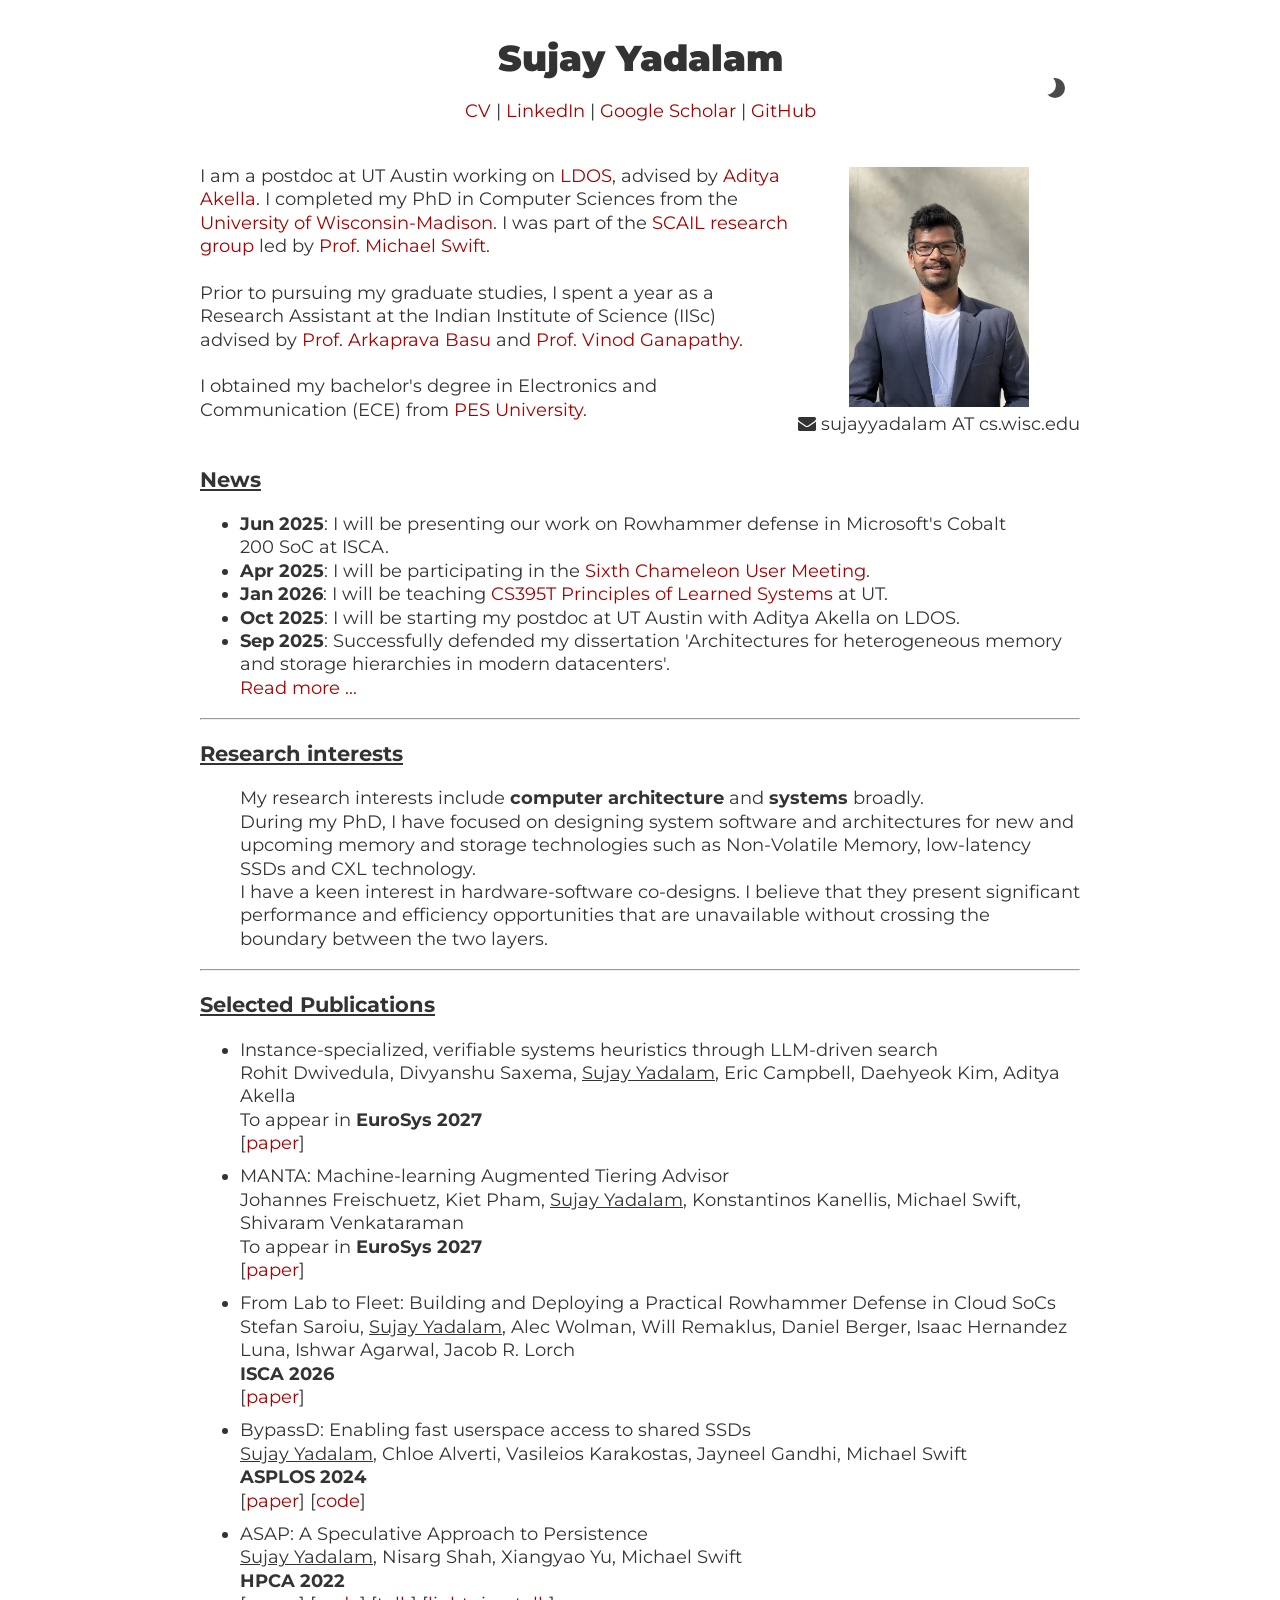
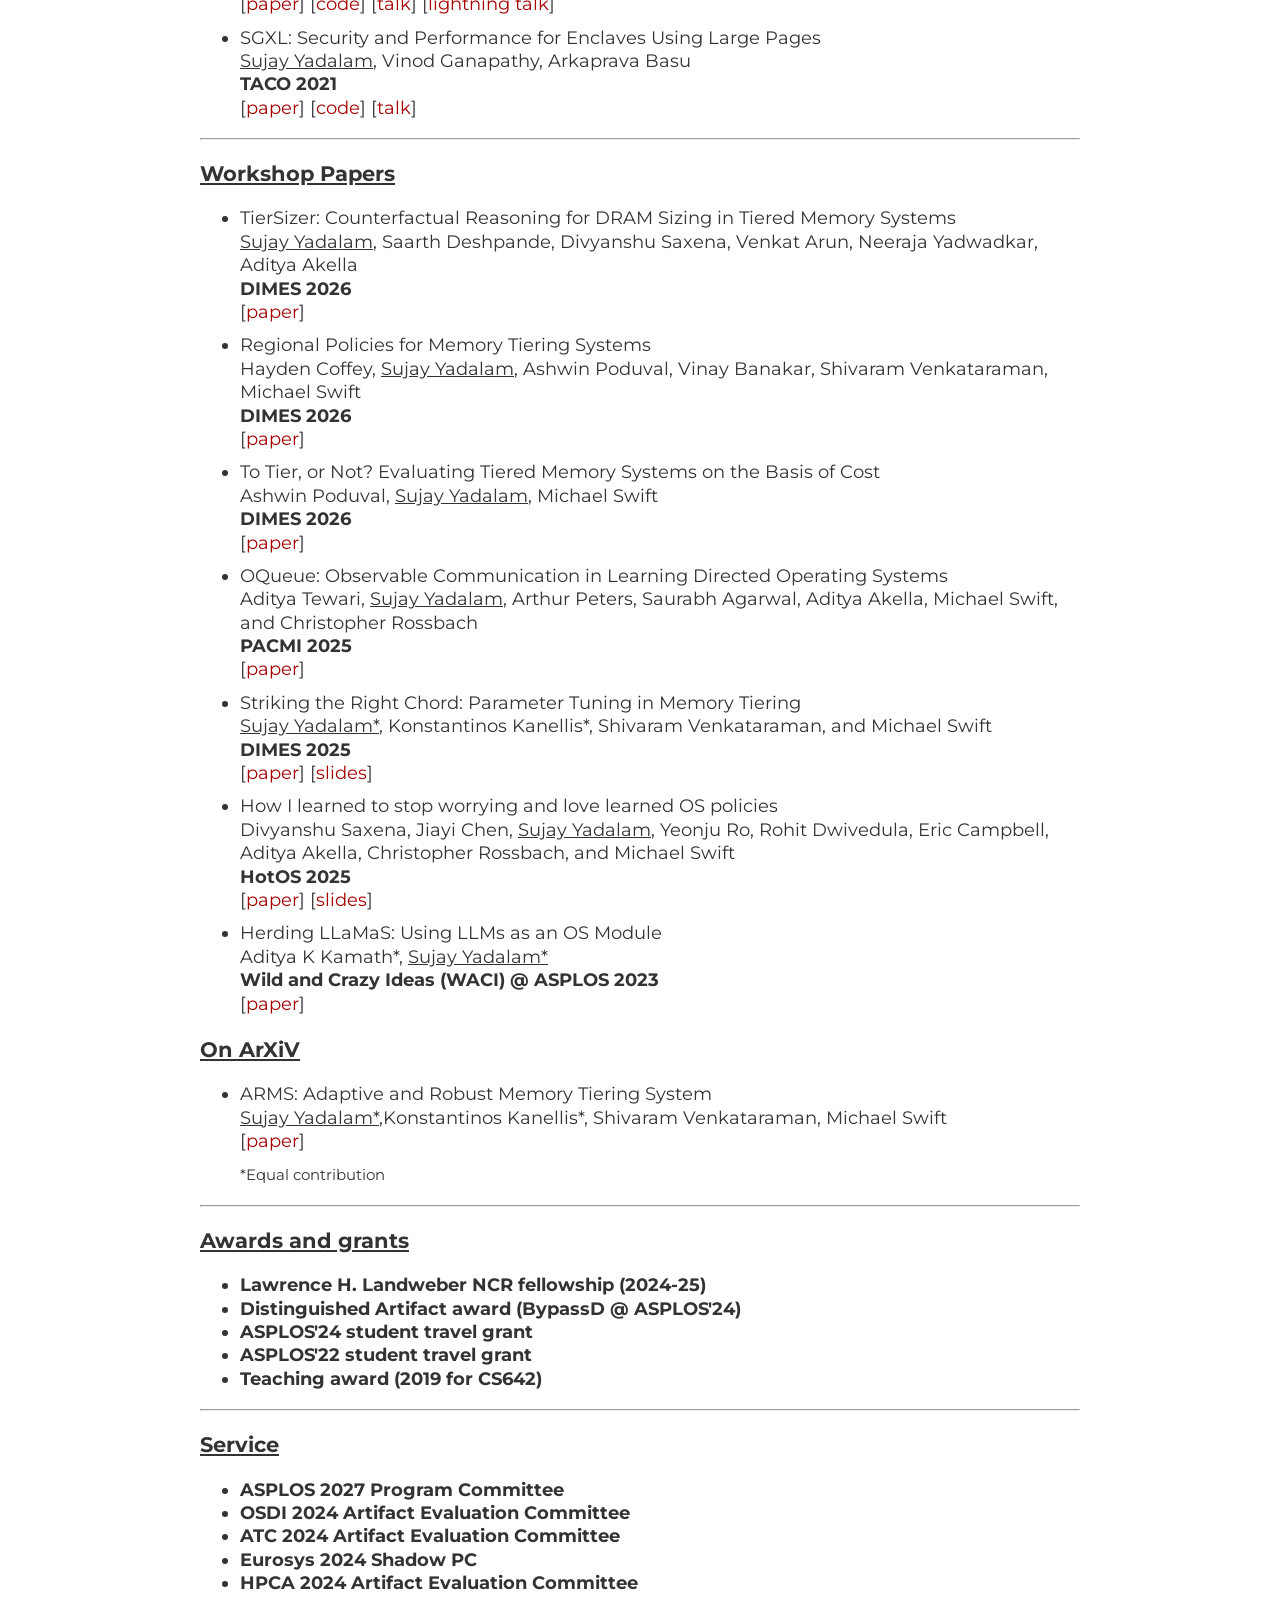
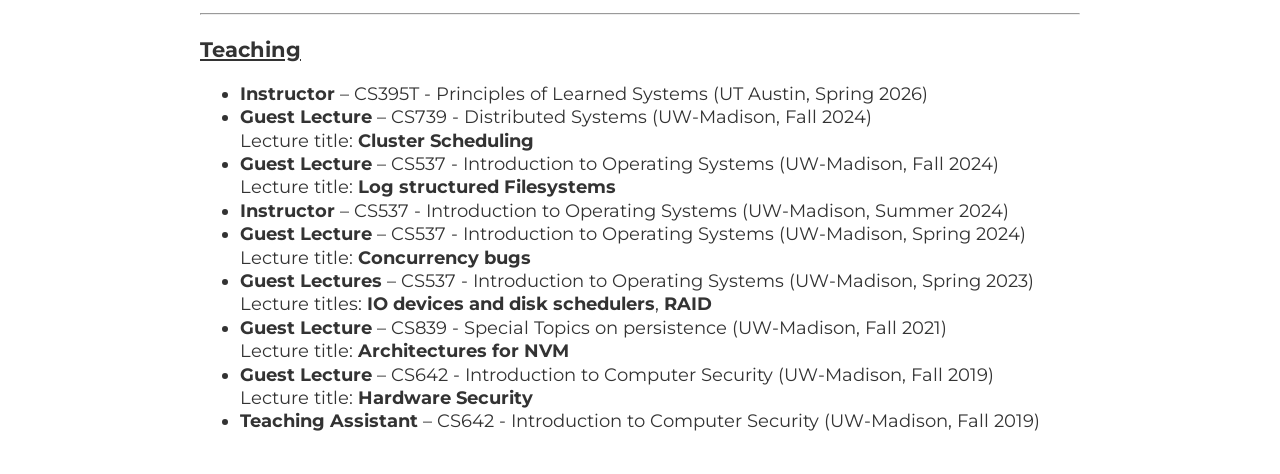
==== commit c79017c9: "Added EuroSys papers" ====
--- a/index.html
+++ b/index.html
@@ -250,6 +250,18 @@
     <h3><u>Selected Publications</u></h3>
     <ul>
         <li class="pub">
+            Instance-specialized, verifiable systems heuristics through LLM-driven search<br>
+            Rohit Dwivedula, Divyanshu Saxema, <u>Sujay Yadalam</u>, Eric Campbell, Daehyeok Kim, Aditya Akella<br>
+            To appear in <b>EuroSys 2027</b><br>
+            [<a href="">paper</a>]
+        </li>
+        <li class="pub">
+            MANTA: Machine-learning Augmented Tiering Advisor<br>
+            Johannes Freischuetz, Kiet Pham, <u>Sujay Yadalam</u>, Konstantinos Kanellis, Michael Swift, Shivaram Venkataraman<br>
+            To appear in <b>EuroSys 2027</b><br>
+            [<a href="">paper</a>]
+        </li>
+        <li class="pub">
             From Lab to Fleet: Building and Deploying a Practical Rowhammer Defense in Cloud SoCs<br>
             Stefan Saroiu, <u>Sujay Yadalam</u>, Alec Wolman, Will Remaklus, Daniel Berger, Isaac Hernandez Luna, Ishwar Agarwal, Jacob R. Lorch<br>
             <b>ISCA 2026</b><br>
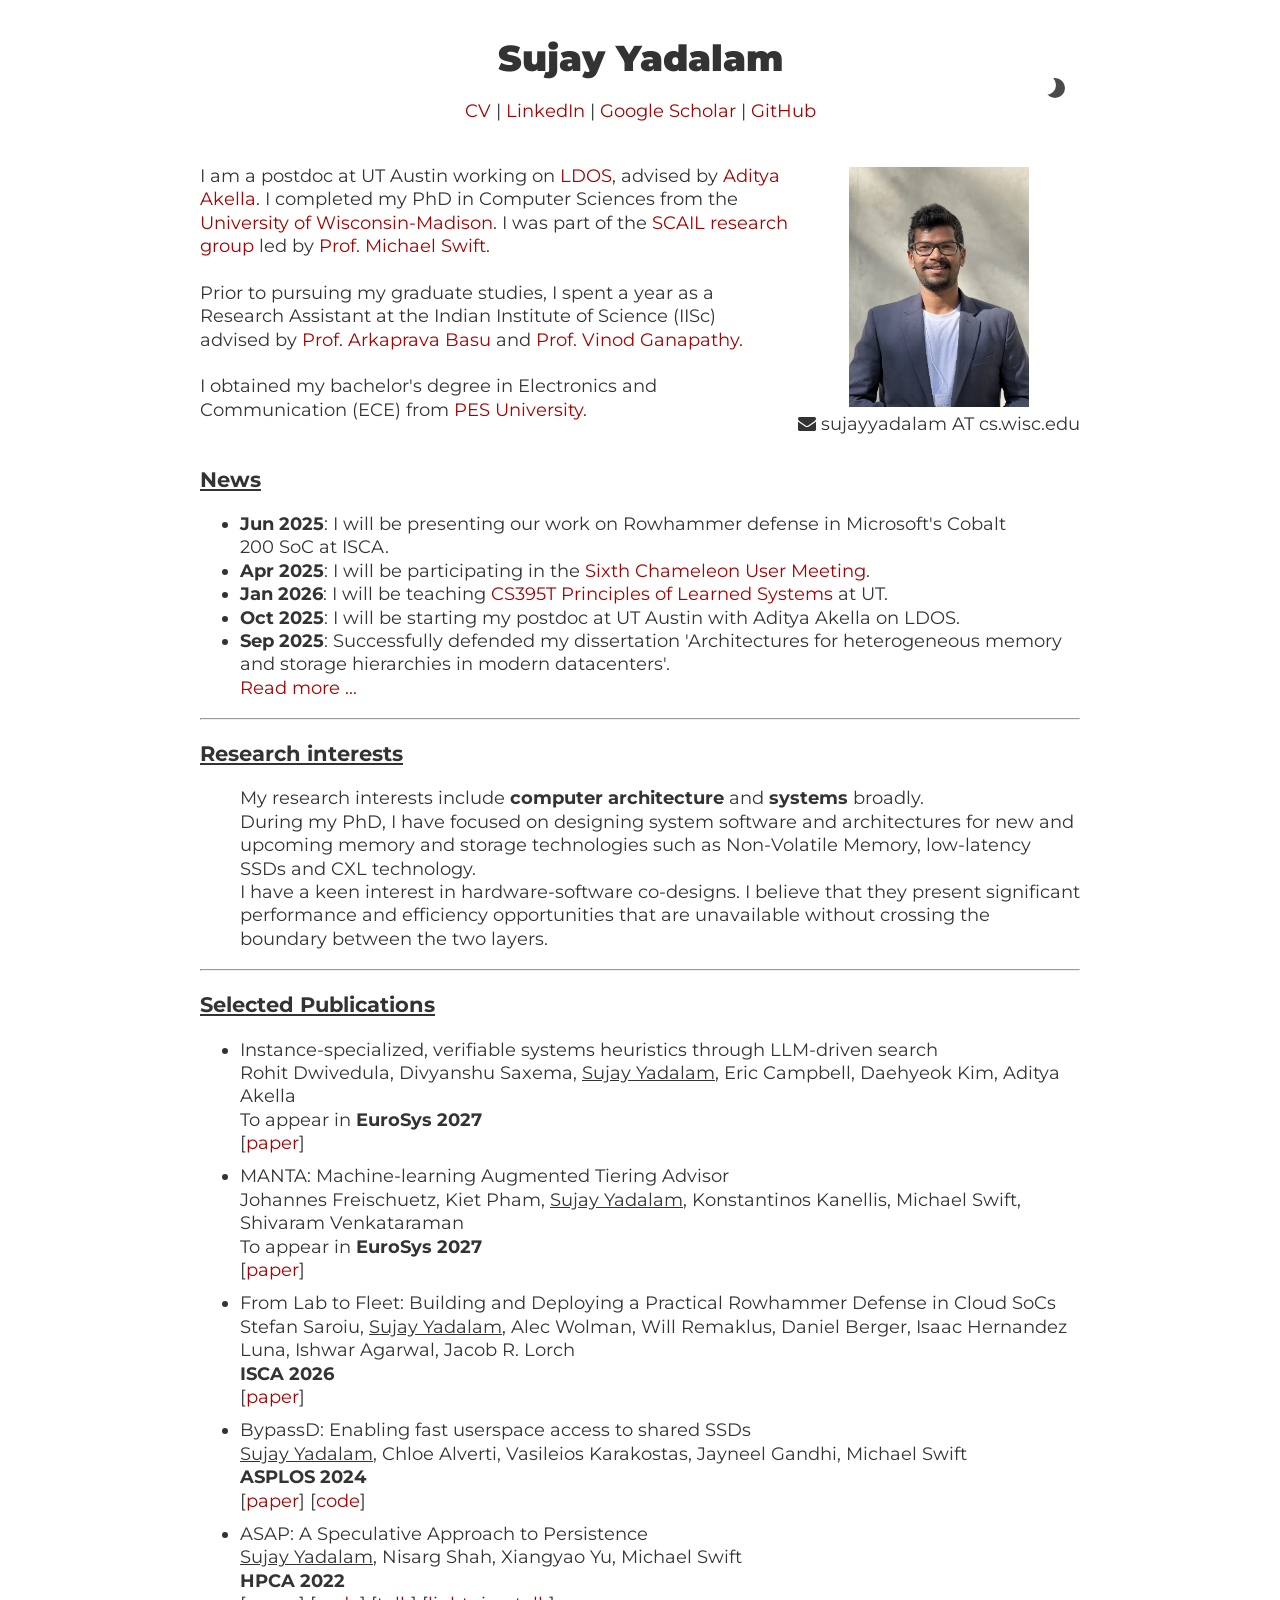
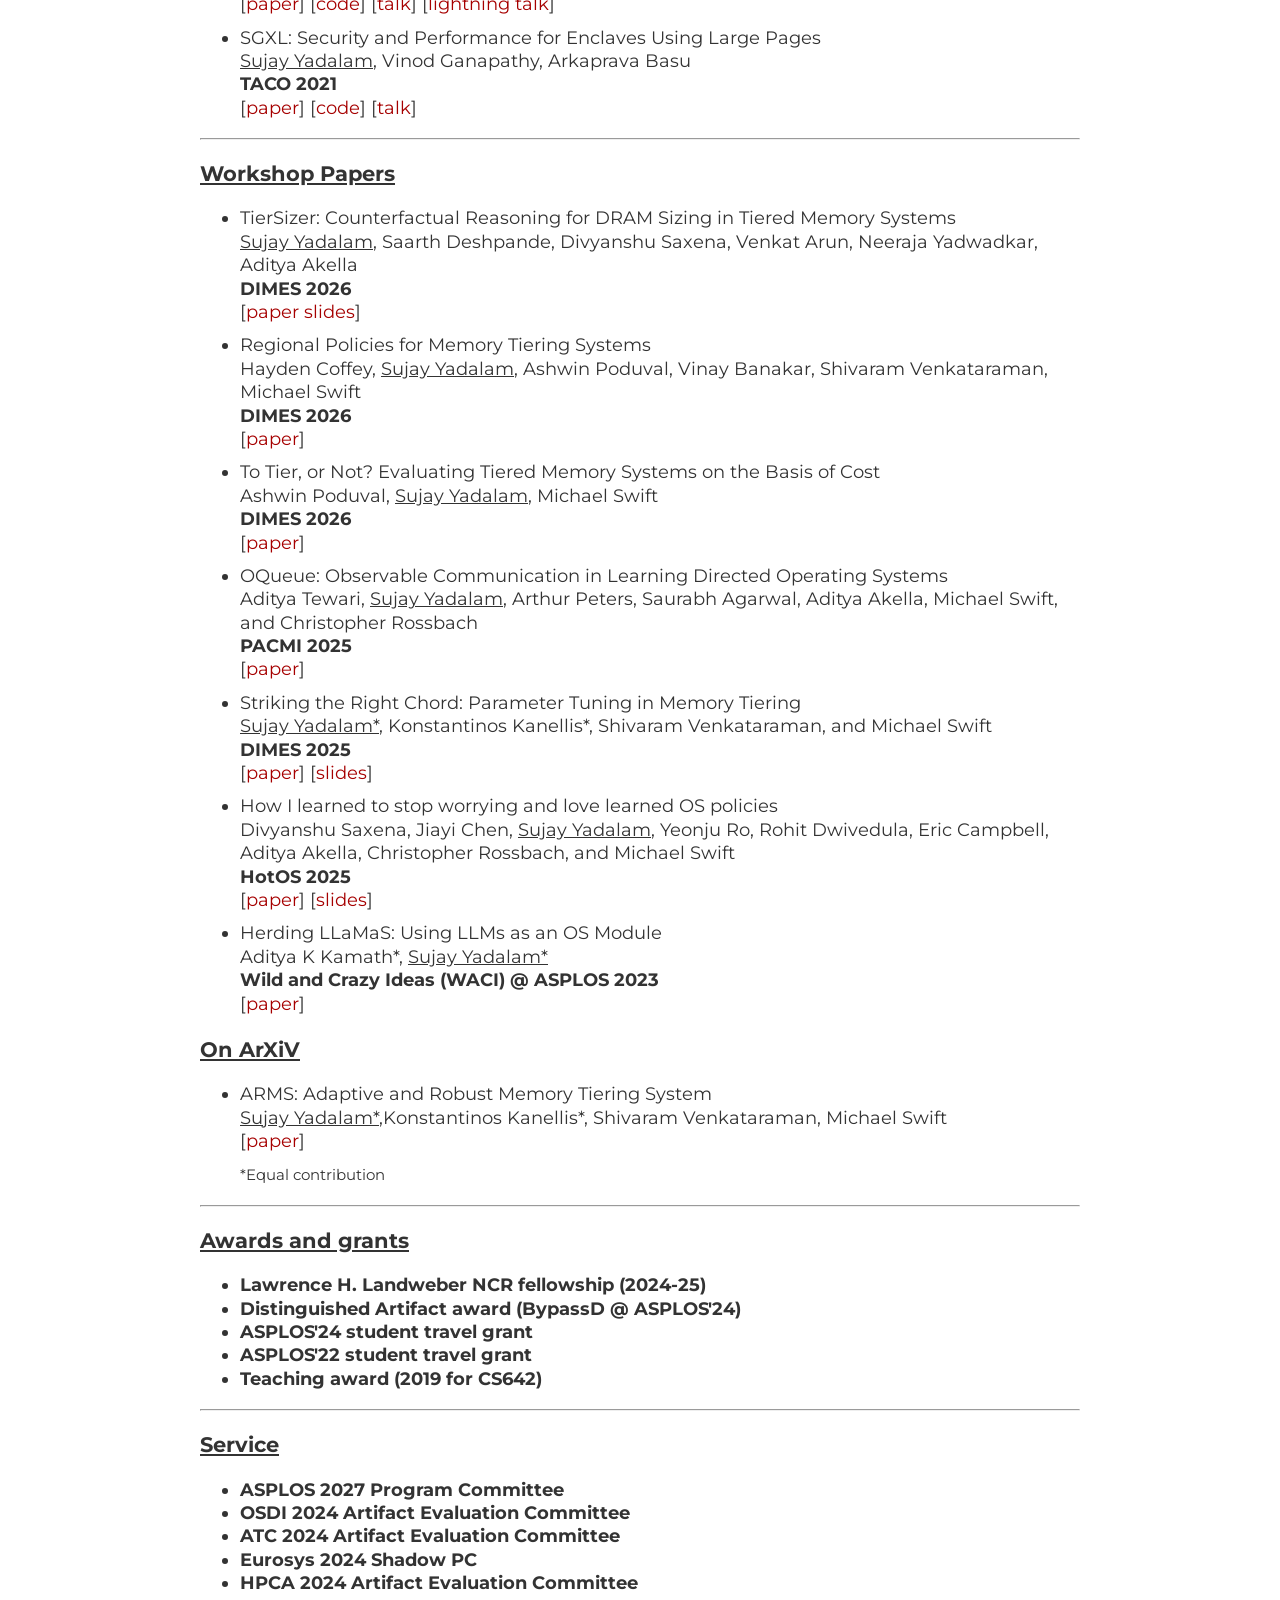
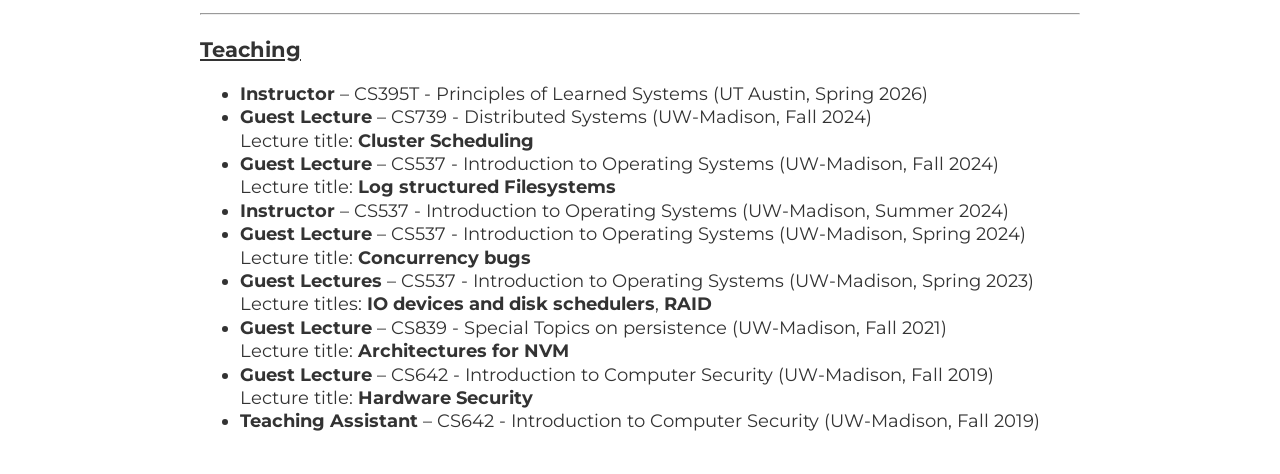
==== commit d4b8d985: "Added TierSizer slides" ====
--- a/index.html
+++ b/index.html
@@ -297,19 +297,19 @@
             TierSizer: Counterfactual Reasoning for DRAM Sizing in Tiered Memory Systems<br>
             <u>Sujay Yadalam</u>, Saarth Deshpande, Divyanshu Saxena, Venkat Arun, Neeraja Yadwadkar, Aditya Akella<br>
             <b>DIMES 2026</b><br>
-            [<a href="">paper</a>]
+            [<a href="https://dl.acm.org/doi/10.1145/3831664.3837791">paper</a> <a href="slides/TierSizer_DIMES_2026.pptx">slides</a>]
         </li>
         <li class="pub">
             Regional Policies for Memory Tiering Systems<br>
             Hayden Coffey, <u>Sujay Yadalam</u>, Ashwin Poduval, Vinay Banakar, Shivaram Venkataraman, Michael Swift<br>
             <b>DIMES 2026</b><br>
-            [<a href="">paper</a>]
+            [<a href="https://dl.acm.org/doi/10.1145/3831664.3837783">paper</a>]
         </li>
         <li class="pub">
             To Tier, or Not? Evaluating Tiered Memory Systems on the Basis of Cost<br>
             Ashwin Poduval, <u>Sujay Yadalam</u>, Michael Swift<br>
             <b>DIMES 2026</b><br>
-            [<a href="">paper</a>]
+            [<a href="https://dl.acm.org/doi/10.1145/3831664.3837785">paper</a>]
         </li>
         <li class="pub">
             OQueue: Observable Communication in Learning Directed Operating Systems<br>
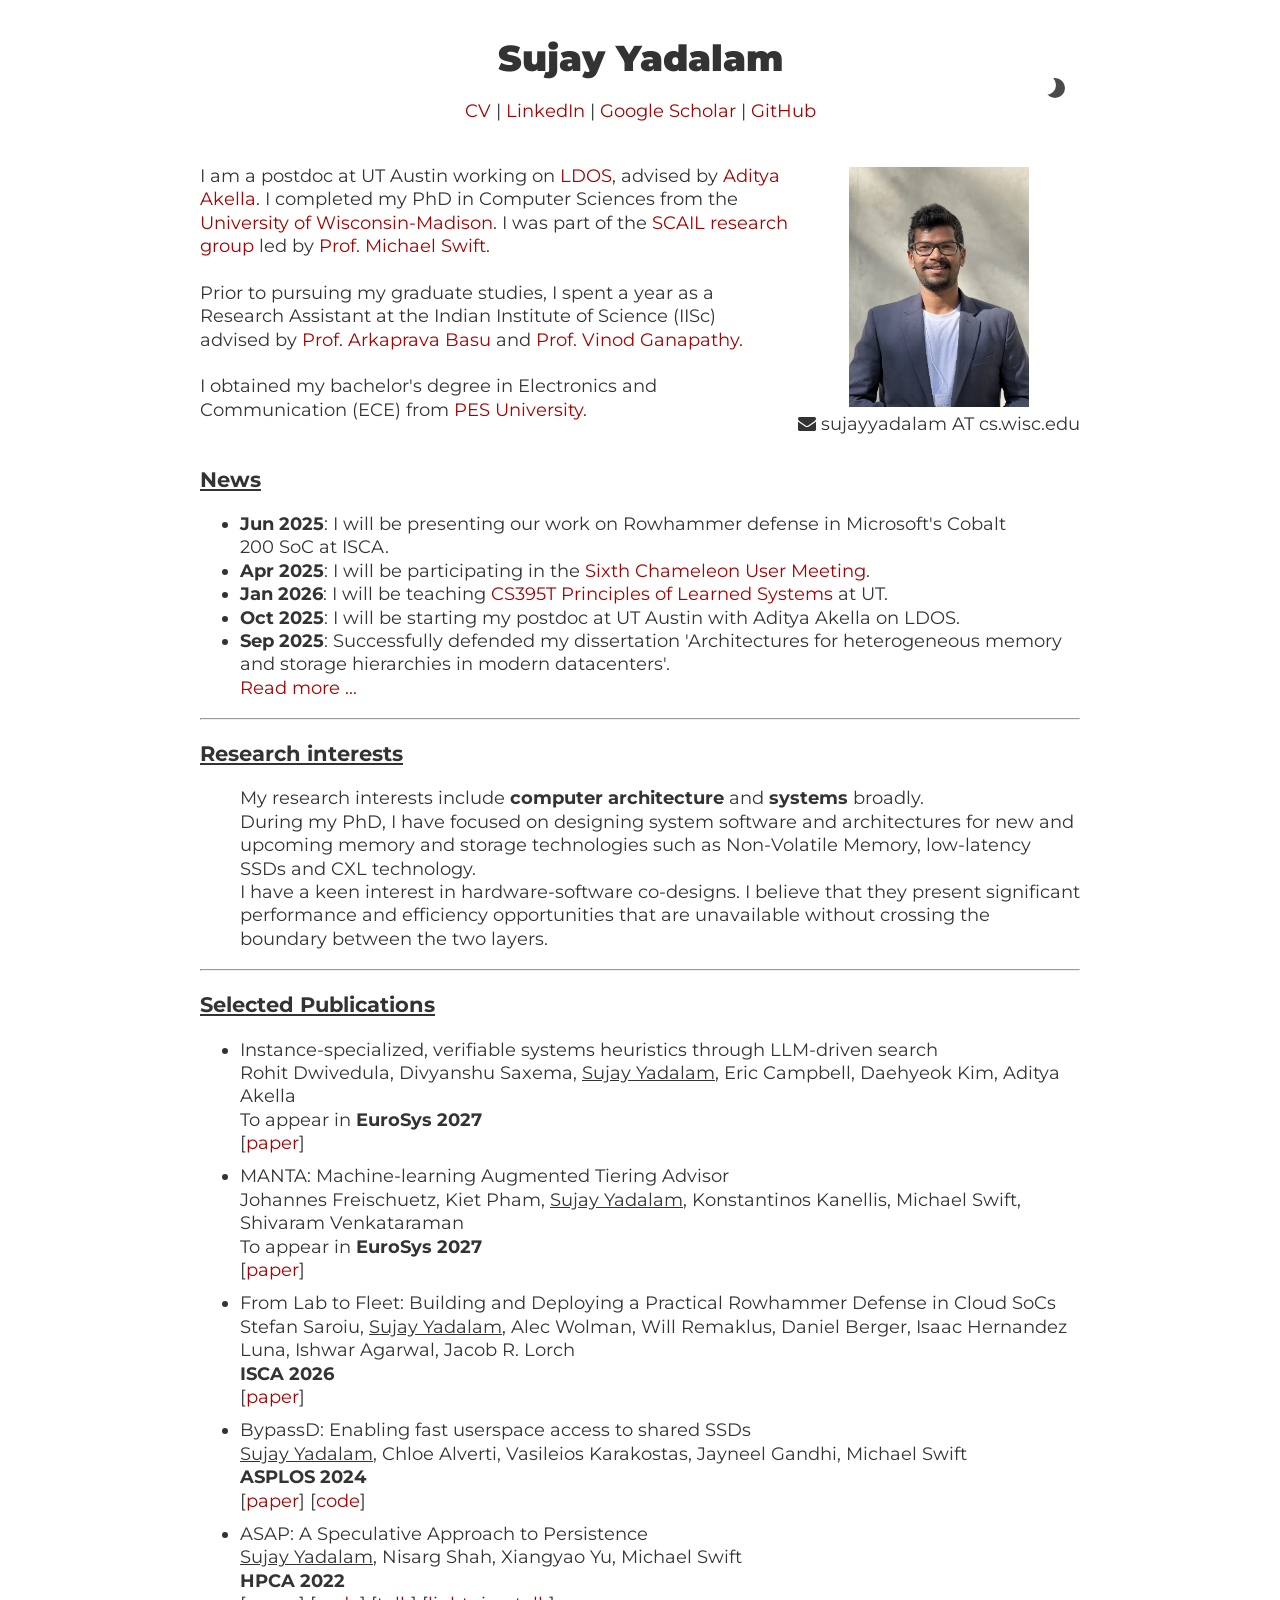
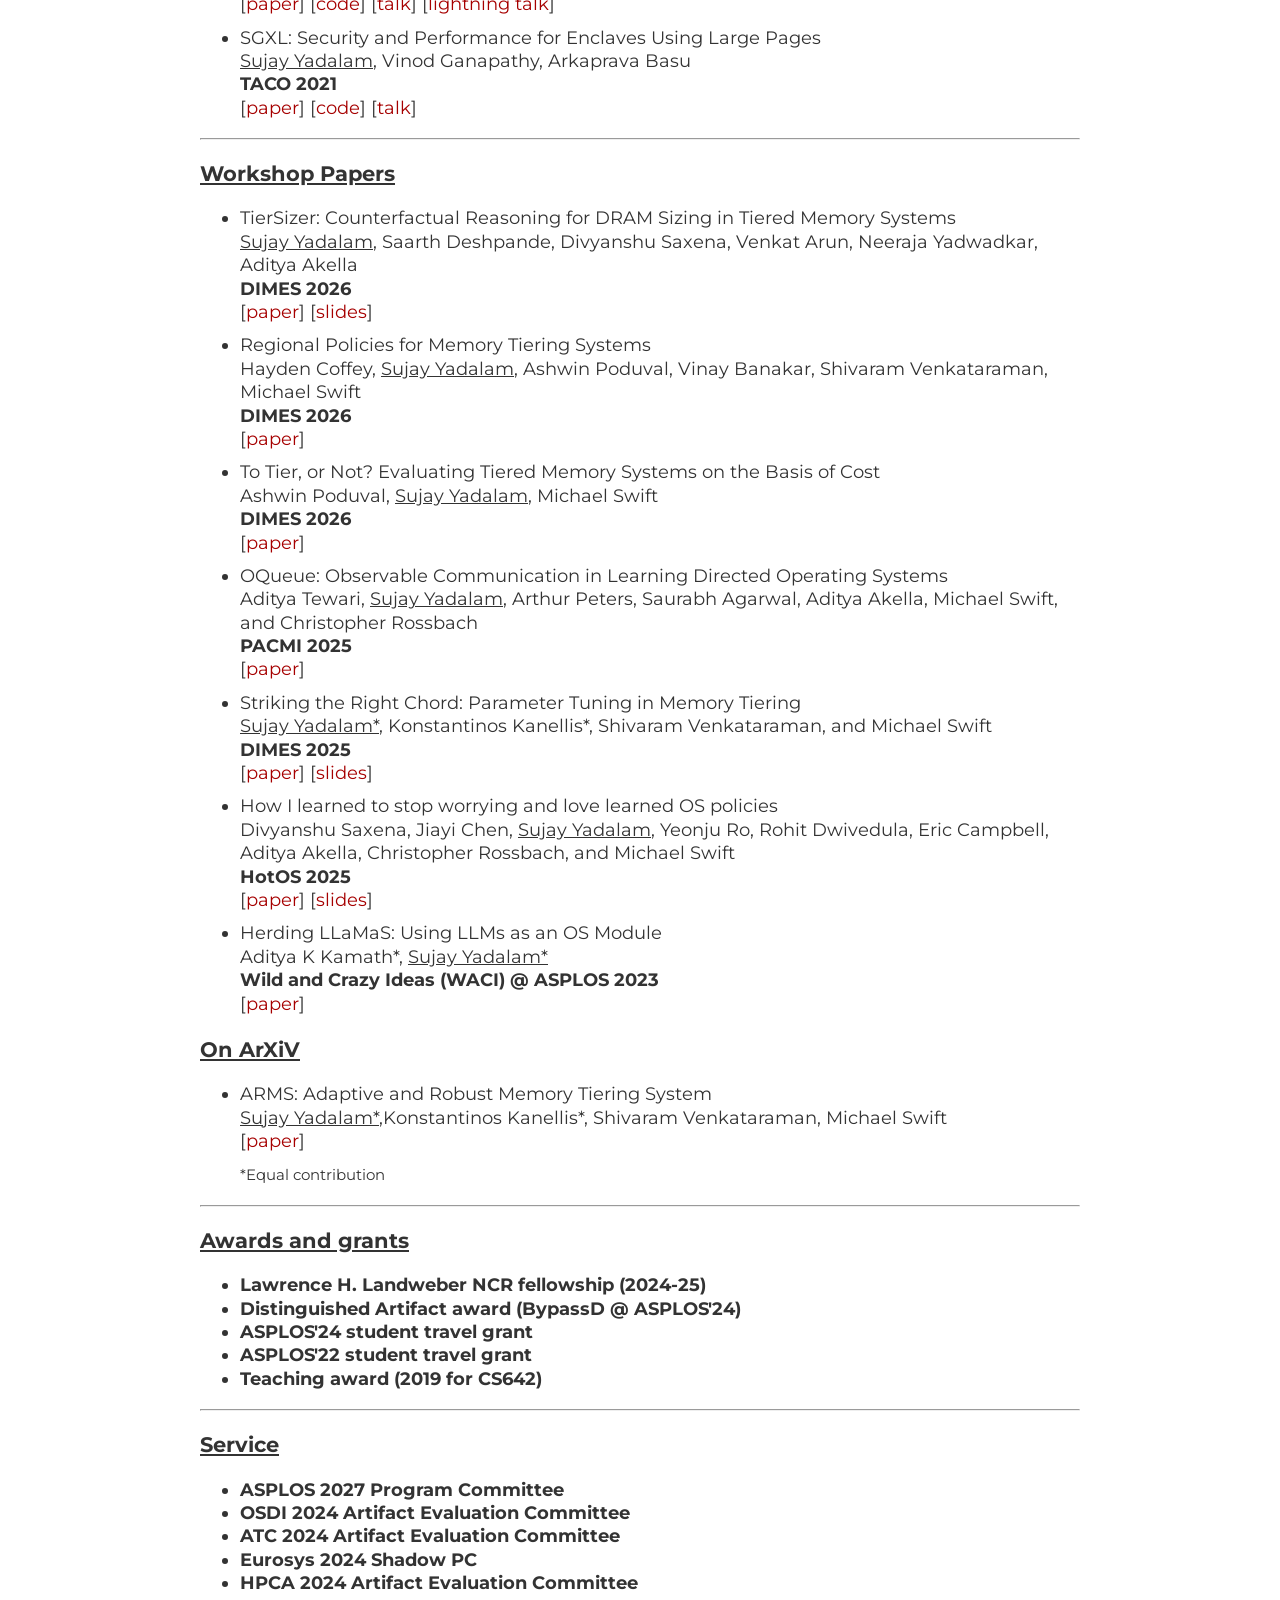
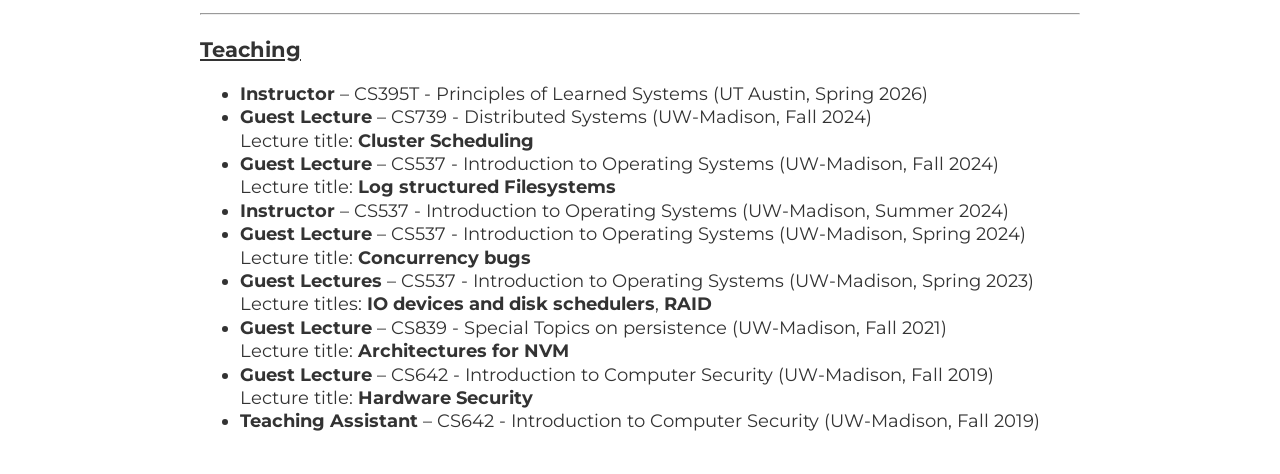
==== commit 14707145: "Minor fix in TierSizer slides link" ====
--- a/index.html
+++ b/index.html
@@ -297,7 +297,7 @@
             TierSizer: Counterfactual Reasoning for DRAM Sizing in Tiered Memory Systems<br>
             <u>Sujay Yadalam</u>, Saarth Deshpande, Divyanshu Saxena, Venkat Arun, Neeraja Yadwadkar, Aditya Akella<br>
             <b>DIMES 2026</b><br>
-            [<a href="https://dl.acm.org/doi/10.1145/3831664.3837791">paper</a> <a href="slides/TierSizer_DIMES_2026.pptx">slides</a>]
+            [<a href="https://dl.acm.org/doi/10.1145/3831664.3837791">paper</a>] [<a href="slides/TierSizer_DIMES.pdf">slides</a>]
         </li>
         <li class="pub">
             Regional Policies for Memory Tiering Systems<br>
